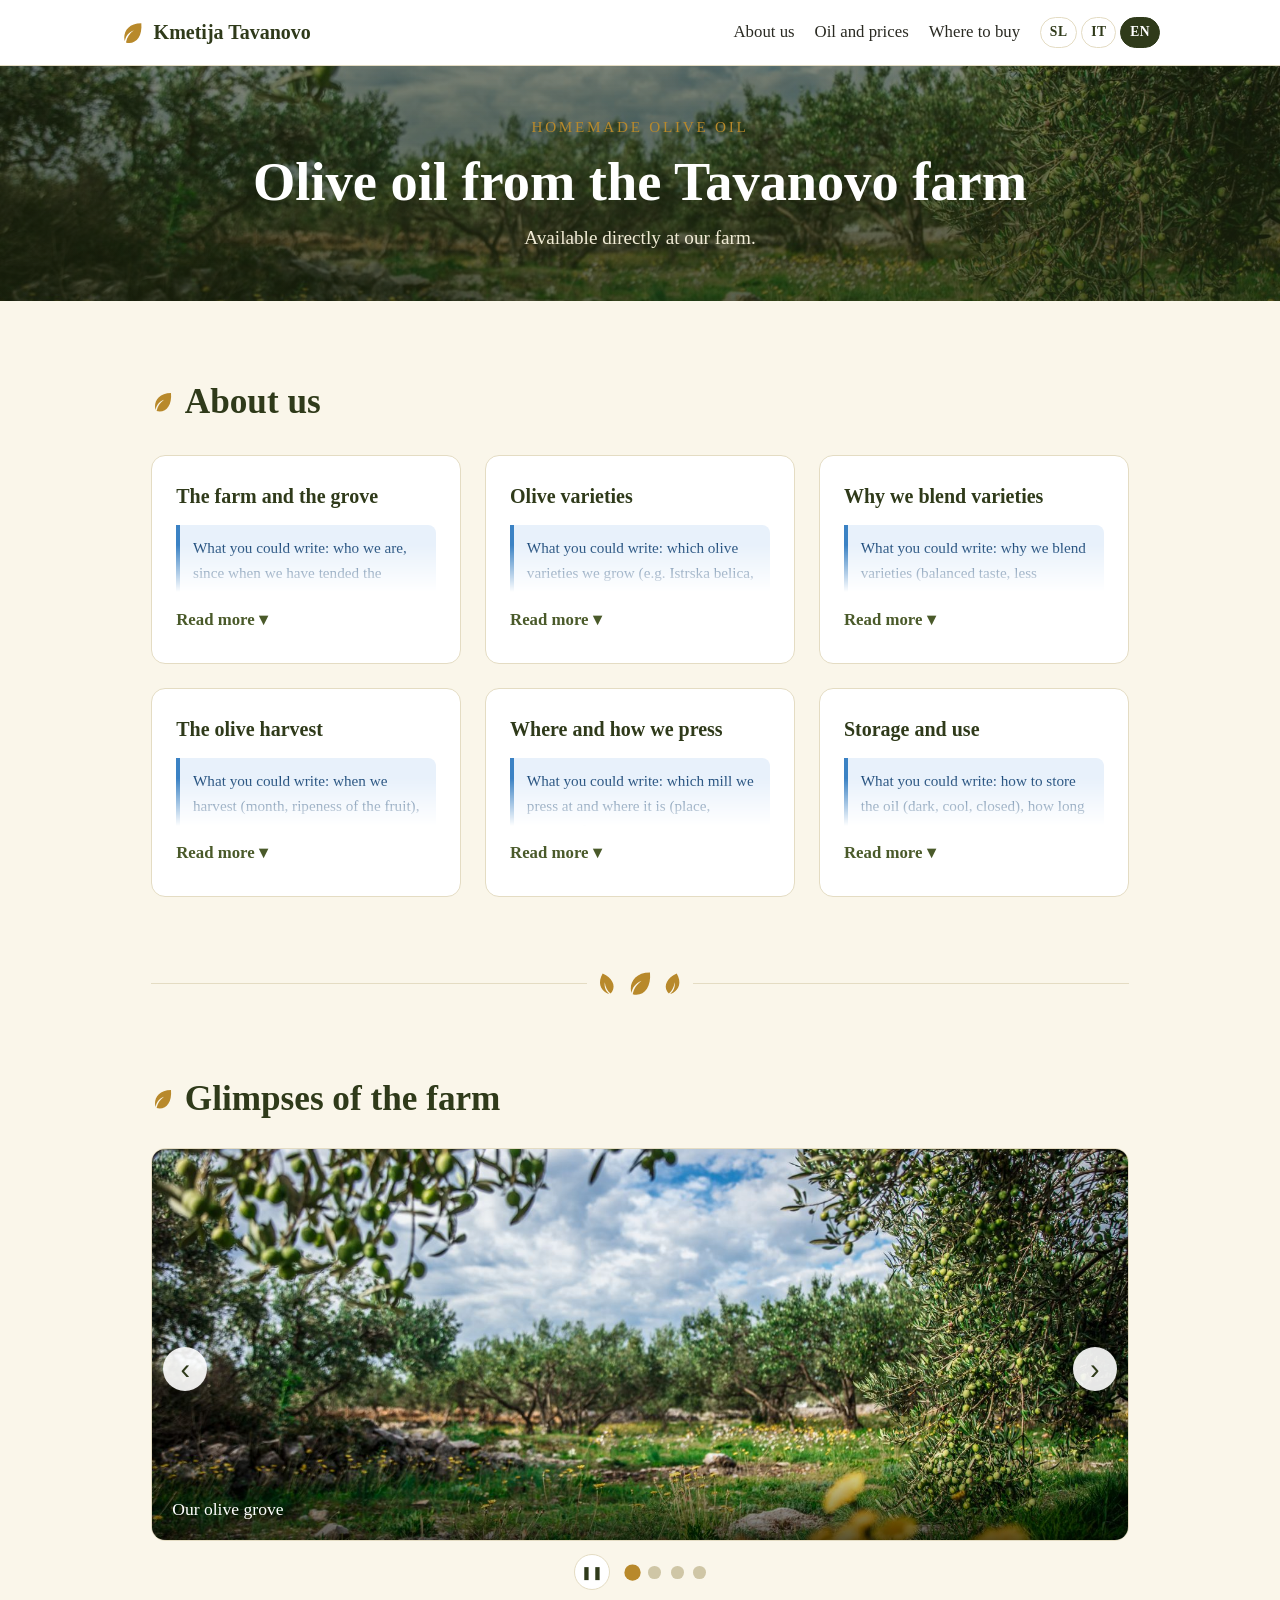
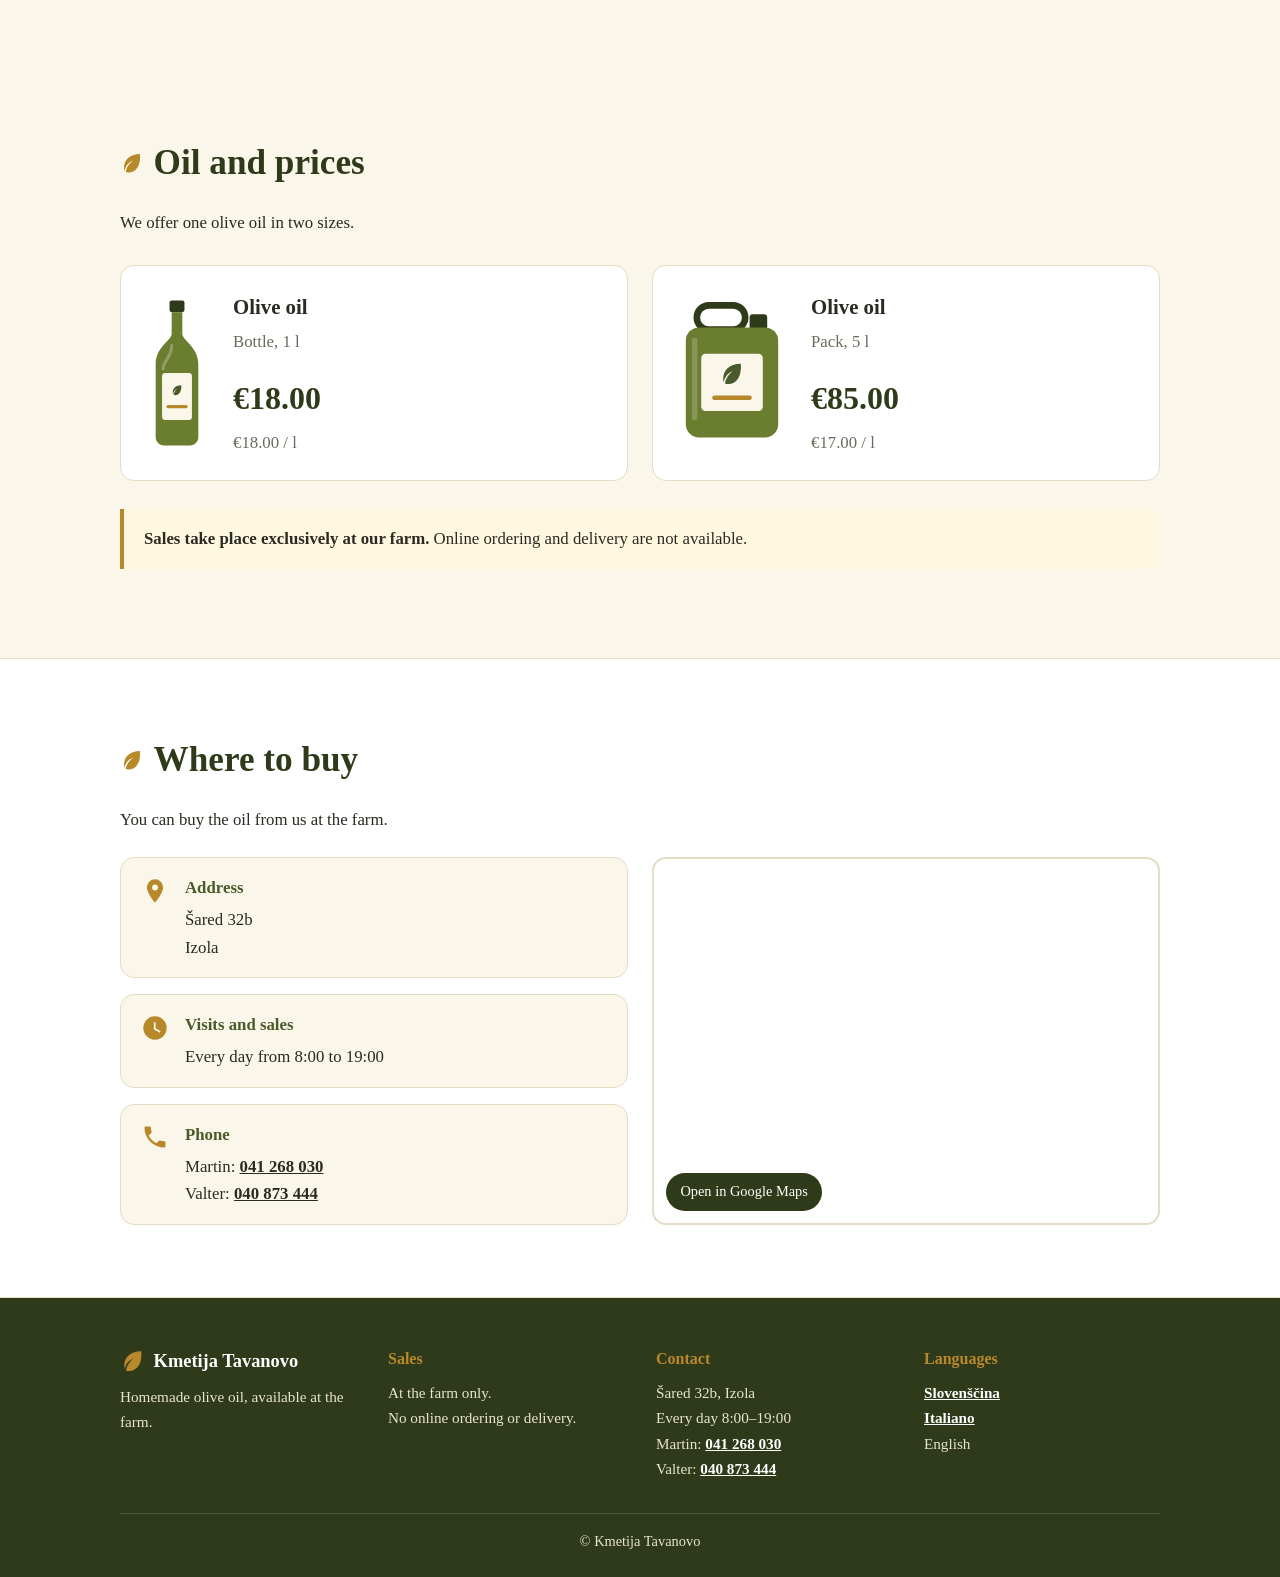
==== en/index.html @ e0be6770 "Add Italian and English versions, language switcher and language-aware root redirect" ====
<!doctype html>
<html lang="en">
<head>
  <meta charset="utf-8">
  <meta name="viewport" content="width=device-width, initial-scale=1">
  <title>Olive Oil – Kmetija Tavanovo</title>
  <meta name="description" content="Olive oil from the Tavanovo farm. Available in 1 l and 5 l sizes, sold exclusively at our farm.">
  <link rel="stylesheet" href="../css/style.css">
</head>
<body>

<!-- Shared SVG symbols -->
<svg width="0" height="0" style="position:absolute" aria-hidden="true" focusable="false">
  <defs>
    <symbol id="leaf" viewBox="0 0 24 24">
      <path fill="currentColor" d="M20 3C9 3 4 9.5 4 16.5c0 1.2.2 2.4.6 3.5.5-4.2 3.2-8.3 8.4-10.3-4.2 3.2-6.4 6.5-7.4 11.3 1 .3 2 .5 3.1.5C16 21.5 21 14.5 20 3z"/>
    </symbol>
    <symbol id="bottle" viewBox="0 0 60 140">
      <rect x="23" y="2" width="14" height="11" rx="2" fill="#2f3a1a"/>
      <path fill="#6b7d2f" d="M25 13h10v20c0 7 15 12 15 29v68c0 4-3 8-8 8H18c-5 0-8-4-8-8V62c0-17 15-22 15-29z"/>
      <rect x="16" y="70" width="28" height="44" rx="3" fill="#faf6ea"/>
      <g transform="translate(24 80) scale(.5)"><path fill="#4a5a2a" d="M20 3C9 3 4 9.5 4 16.5c0 1.2.2 2.4.6 3.5.5-4.2 3.2-8.3 8.4-10.3-4.2 3.2-6.4 6.5-7.4 11.3 1 .3 2 .5 3.1.5C16 21.5 21 14.5 20 3z"/></g>
      <rect x="20" y="100" width="20" height="3" rx="1.5" fill="#b8892b"/>
      <path d="M17 66c0-8 8-10 8-22" stroke="#fff" stroke-opacity=".25" stroke-width="3" fill="none" stroke-linecap="round"/>
    </symbol>
    <symbol id="canister" viewBox="0 0 100 130">
      <rect x="18" y="4" width="44" height="22" rx="11" fill="none" stroke="#2f3a1a" stroke-width="6"/>
      <rect x="66" y="12" width="16" height="14" rx="3" fill="#2f3a1a"/>
      <rect x="8" y="24" width="84" height="100" rx="12" fill="#6b7d2f"/>
      <rect x="22" y="48" width="56" height="52" rx="4" fill="#faf6ea"/>
      <g transform="translate(38 54) scale(1)"><path fill="#4a5a2a" d="M20 3C9 3 4 9.5 4 16.5c0 1.2.2 2.4.6 3.5.5-4.2 3.2-8.3 8.4-10.3-4.2 3.2-6.4 6.5-7.4 11.3 1 .3 2 .5 3.1.5C16 21.5 21 14.5 20 3z"/></g>
      <rect x="32" y="86" width="36" height="4" rx="2" fill="#b8892b"/>
      <path d="M16 36v70" stroke="#fff" stroke-opacity=".2" stroke-width="5" stroke-linecap="round"/>
    </symbol>
    <symbol id="camera" viewBox="0 0 24 24">
      <path fill="currentColor" d="M9 2 7.17 4H4c-1.1 0-2 .9-2 2v12c0 1.1.9 2 2 2h16c1.1 0 2-.9 2-2V6c0-1.1-.9-2-2-2h-3.17L15 2H9zm3 15c-2.76 0-5-2.24-5-5s2.24-5 5-5 5 2.24 5 5-2.24 5-5 5z"/>
    </symbol>
    <symbol id="pin" viewBox="0 0 24 24">
      <path fill="currentColor" d="M12 2a7 7 0 0 0-7 7c0 5 7 13 7 13s7-8 7-13a7 7 0 0 0-7-7zm0 9.5A2.5 2.5 0 1 1 12 6.5a2.5 2.5 0 0 1 0 5z"/>
    </symbol>
    <symbol id="clock" viewBox="0 0 24 24">
      <path fill="currentColor" d="M12 2a10 10 0 1 0 0 20 10 10 0 0 0 0-20zm.5 5v5.2l4.3 2.6-.8 1.3L11 13V7h1.5z"/>
    </symbol>
    <symbol id="phone" viewBox="0 0 24 24">
      <path fill="currentColor" d="M6.6 10.8a15 15 0 0 0 6.6 6.6l2.2-2.2a1 1 0 0 1 1-.25 11 11 0 0 0 3.6.6 1 1 0 0 1 1 1V20a1 1 0 0 1-1 1A17 17 0 0 1 3 4a1 1 0 0 1 1-1h3.5a1 1 0 0 1 1 1c0 1.25.2 2.45.6 3.6a1 1 0 0 1-.25 1z"/>
    </symbol>
  </defs>
</svg>

<header class="site-header">
  <div class="wrap">
    <a class="brand" href="#top">
      <svg class="brand-mark" aria-hidden="true"><use href="#leaf"/></svg>
      <span>Kmetija Tavanovo</span>
    </a>
    <div class="header-right">
    <nav class="nav" aria-label="Main navigation">
      <a href="#o-nas">About us</a>
      <a href="#olje">Oil and prices</a>
      <a href="#kje-kupiti">Where to buy</a>
    </nav>
    <div class="lang" role="group" aria-label="Language">
      <a href="../sl/" lang="sl" hreflang="sl">SL</a>
      <a href="../it/" lang="it" hreflang="it">IT</a>
      <a href="./" lang="en" hreflang="en" aria-current="true">EN</a>
    </div>
    </div>
  </div>
</header>

<main id="top">

  <section class="hero">
    <svg class="hero-leaf hero-leaf-a" aria-hidden="true"><use href="#leaf"/></svg>
    <svg class="hero-leaf hero-leaf-b" aria-hidden="true"><use href="#leaf"/></svg>
    <svg class="hero-leaf hero-leaf-c" aria-hidden="true"><use href="#leaf"/></svg>
    <div class="wrap hero-inner">
      <p class="eyebrow">Homemade olive oil</p>
      <h1>Olive oil from the Tavanovo farm</h1>
      <p class="hero-text">Available directly at our farm.</p>
    </div>
  </section>

  <section id="o-nas">
    <div class="wrap">
      <h2><svg class="h-leaf" aria-hidden="true"><use href="#leaf"/></svg>About us</h2>

      <div class="story">
        <article>
          <h3>The farm and the grove</h3>
          <div class="story-body" id="story-1">
          <p class="hint">What you could write: who we are, since when we have tended the grove, how many trees we have, where the grove lies (position, soil, climate) and why that is good for olives.</p>
          <p>Lorem ipsum dolor sit amet, consectetur adipiscing elit. Sed do eiusmod tempor incididunt ut labore et dolore magna aliqua. Ut enim ad minim veniam, quis nostrud exercitation ullamco laboris.</p>
          </div>
          <button class="story-toggle" type="button" aria-expanded="false" aria-controls="story-1">Read more</button>
        </article>

        <article>
          <h3>Olive varieties</h3>
          <div class="story-body" id="story-2">
          <p class="hint">What you could write: which olive varieties we grow (e.g. Istrska belica, Leccino, Buga, Pendolino, Maurino – list only those you really have), what characterises each (taste, bitterness, pungency, aroma) and what is special about each.</p>
          <p>Duis aute irure dolor in reprehenderit in voluptate velit esse cillum dolore eu fugiat nulla pariatur. Excepteur sint occaecat cupidatat non proident, sunt in culpa qui officia deserunt mollit anim id est laborum.</p>
          </div>
          <button class="story-toggle" type="button" aria-expanded="false" aria-controls="story-2">Read more</button>
        </article>

        <article>
          <h3>Why we blend varieties</h3>
          <div class="story-body" id="story-3">
          <p class="hint">What you could write: why we blend varieties (balanced taste, less bitterness or more pungency, consistent quality year after year), what each variety contributes and what kind of oil the blend produces. Example: one variety brings fruitiness, another pungency.</p>
          <p>Ut enim ad minim veniam, quis nostrud exercitation ullamco laboris nisi ut aliquip ex ea commodo consequat. Sed ut perspiciatis unde omnis iste natus error sit voluptatem accusantium doloremque laudantium.</p>
          </div>
          <button class="story-toggle" type="button" aria-expanded="false" aria-controls="story-3">Read more</button>
        </article>

        <article>
          <h3>The olive harvest</h3>
          <div class="story-body" id="story-4">
          <p class="hint">What you could write: when we harvest (month, ripeness of the fruit), whether we pick by hand or with shakers, how many hours after picking the olives reach the mill and why quick transport matters for quality.</p>
          <p>Nemo enim ipsam voluptatem quia voluptas sit aspernatur aut odit aut fugit, sed quia consequuntur magni dolores eos qui ratione voluptatem sequi nesciunt.</p>
          </div>
          <button class="story-toggle" type="button" aria-expanded="false" aria-controls="story-4">Read more</button>
        </article>

        <article>
          <h3>Where and how we press</h3>
          <div class="story-body" id="story-5">
          <p class="hint">What you could write: which mill we press at and where it is (place, distance from the grove), how the pressing works (washing, crushing, malaxing, separating the oil – e.g. cold pressing below a set temperature) and why that is good for taste, aroma and beneficial compounds.</p>
          <p>Neque porro quisquam est, qui dolorem ipsum quia dolor sit amet, consectetur, adipisci velit, sed quia non numquam eius modi tempora incidunt ut labore et dolore magnam aliquam quaerat voluptatem.</p>
          </div>
          <button class="story-toggle" type="button" aria-expanded="false" aria-controls="story-5">Read more</button>
        </article>

        <article>
          <h3>Storage and use</h3>
          <div class="story-body" id="story-6">
          <p class="hint">What you could write: how to store the oil (dark, cool, closed), how long it is best used, what we recommend it for (salads, cooking, dipping) and how to taste it.</p>
          <p>At vero eos et accusamus et iusto odio dignissimos ducimus qui blanditiis praesentium voluptatum deleniti atque corrupti quos dolores et quas molestias excepturi sint.</p>
          </div>
          <button class="story-toggle" type="button" aria-expanded="false" aria-controls="story-6">Read more</button>
        </article>
      </div>
    </div>
  </section>

  <div class="divider" aria-hidden="true">
    <span></span>
    <svg class="d-leaf d-l"><use href="#leaf"/></svg>
    <svg class="d-leaf d-c"><use href="#leaf"/></svg>
    <svg class="d-leaf d-r"><use href="#leaf"/></svg>
    <span></span>
  </div>

  <section class="gallery-section">
    <div class="wrap">
      <h2><svg class="h-leaf" aria-hidden="true"><use href="#leaf"/></svg>Glimpses of the farm</h2>
      <div class="carousel" role="region" aria-roledescription="carousel" aria-label="Glimpses of the farm">
        <div class="car-track" tabindex="0">
          <figure class="car-slide" role="group" aria-roledescription="slide" aria-label="1 of 4">
            <img src="../images/preview/hero-grove.jpg" style="object-position: 50% 40%" alt="Olive grove with grass and yellow flowers" loading="lazy">
            <figcaption>Our olive grove</figcaption>
          </figure>
          <figure class="car-slide" role="group" aria-roledescription="slide" aria-label="2 of 4">
            <img src="../images/preview/harvest-branches.jpg" style="object-position: 50% 35%" alt="Hands among olive branches with green and dark fruits" loading="lazy">
            <figcaption>Hand harvesting</figcaption>
          </figure>
          <figure class="car-slide" role="group" aria-roledescription="slide" aria-label="3 of 4">
            <img src="../images/santomas/oljarna.jpg" style="object-position: 50% 62%" alt="Pile of freshly picked olives in front of the stone tower of the Santomas mill" loading="lazy">
            <figcaption>Quality cold pressing</figcaption>
          </figure>
          <figure class="car-slide" role="group" aria-roledescription="slide" aria-label="4 of 4">
            <img src="../images/preview/table-board.jpg" style="object-position: 50% 45%" alt="Board with olive oil, an olive branch, tomatoes, cheese and bread" loading="lazy">
            <figcaption>On your table</figcaption>
          </figure>
        </div>

        <button class="car-btn car-prev" type="button" aria-label="Previous image">&#8249;</button>
        <button class="car-btn car-next" type="button" aria-label="Next image">&#8250;</button>

        <div class="car-bar">
          <button class="car-play" type="button" aria-label="Stop automatic rotation">&#10074;&#10074;</button>
          <div class="car-dots"></div>
        </div>
      </div>
    </div>
  </section>

  <section id="olje" class="products-section">
    <div class="wrap">
      <h2><svg class="h-leaf" aria-hidden="true"><use href="#leaf"/></svg>Oil and prices</h2>
      <p class="lead">We offer one olive oil in two sizes.</p>

      <div class="products">
        <article class="product">
          <svg class="bottle" viewBox="0 0 60 140" role="img" aria-label="Bottle, 1 l"><use href="#bottle"/></svg>
          <div>
            <h3>Olive oil</h3>
            <p class="size">Bottle, 1 l</p>
            <p class="price">€18.00</p>
            <p class="per-litre">€18.00 / l</p>
          </div>
        </article>

        <article class="product">
          <svg class="canister" viewBox="0 0 100 130" role="img" aria-label="Pack, 5 l"><use href="#canister"/></svg>
          <div>
            <h3>Olive oil</h3>
            <p class="size">Pack, 5 l</p>
            <p class="price">€85.00</p>
            <p class="per-litre">€17.00 / l</p>
          </div>
        </article>
      </div>

      <p class="notice">
        <strong>Sales take place exclusively at our farm.</strong>
        Online ordering and delivery are not available.
      </p>
    </div>
  </section>

  <section id="kje-kupiti" class="where">
    <div class="wrap">
      <h2><svg class="h-leaf" aria-hidden="true"><use href="#leaf"/></svg>Where to buy</h2>
      <p class="lead">You can buy the oil from us at the farm.</p>

      <div class="where-grid">
        <ul class="contact-cards">
          <li>
            <svg class="icon" aria-hidden="true"><use href="#pin"/></svg>
            <div>
              <h3>Address</h3>
              <p>Šared 32b<br>Izola</p>
            </div>
          </li>
          <li>
            <svg class="icon" aria-hidden="true"><use href="#clock"/></svg>
            <div>
              <h3>Visits and sales</h3>
              <p>Every day from 8:00 to 19:00</p>
            </div>
          </li>
          <li>
            <svg class="icon" aria-hidden="true"><use href="#phone"/></svg>
            <div>
              <h3>Phone</h3>
              <p>Martin: <a href="tel:+38641268030">041 268 030</a><br>Valter: <a href="tel:+38640873444">040 873 444</a></p>
            </div>
          </li>
        </ul>

        <div class="map">
          <iframe
            title="Map: Šared 32b, Izola"
            src="https://maps.google.com/maps?q=%C5%A0ared%2032b%2C%20Izola&amp;output=embed&amp;hl=en"
            loading="lazy"
            referrerpolicy="no-referrer-when-downgrade"></iframe>
          <a class="map-link" href="https://www.google.com/maps/search/?api=1&amp;query=%C5%A0ared%2032b%2C%20Izola" target="_blank" rel="noopener">Open in Google Maps</a>
        </div>
      </div>
    </div>
  </section>

</main>

<footer class="site-footer">
  <div class="wrap">
    <div class="footer-grid">
      <div>
        <p class="footer-brand"><svg class="brand-mark" aria-hidden="true"><use href="#leaf"/></svg>Kmetija Tavanovo</p>
        <p>Homemade olive oil, available at the farm.</p>
      </div>
      <div>
        <h3>Sales</h3>
        <p>At the farm only.<br>No online ordering or delivery.</p>
      </div>
      <div>
        <h3>Contact</h3>
        <p>Šared 32b, Izola<br>Every day 8:00–19:00<br>Martin: <a href="tel:+38641268030">041 268 030</a><br>Valter: <a href="tel:+38640873444">040 873 444</a></p>
      </div>
      <div>
        <h3>Languages</h3>
        <p><a href="../sl/" lang="sl" hreflang="sl">Slovenščina</a><br><a href="../it/" lang="it" hreflang="it">Italiano</a><br><span>English</span></p>
      </div>
    </div>
    <p class="copyright">&copy; Kmetija Tavanovo</p>
  </div>
</footer>


<script>window.I18N = {expand:'Read more', collapse:'Hide', slide:'Image', play:'Resume automatic rotation', pause:'Stop automatic rotation', enlarge:'Enlarge image'};</script>
<script>
(function () {
  var cards = document.querySelectorAll('.story article');
  cards.forEach(function (card) {
    var body = card.querySelector('.story-body');
    var btn = card.querySelector('.story-toggle');
    if (!body || !btn) return;

    function set(open) {
      card.classList.toggle('open', open);
      btn.setAttribute('aria-expanded', open ? 'true' : 'false');
      btn.textContent = open ? I18N.collapse : I18N.expand;
      body.style.maxHeight = open ? body.scrollHeight + 'px' : '';
    }
    function toggle() { set(!card.classList.contains('open')); }

    btn.addEventListener('click', function (e) { e.stopPropagation(); toggle(); });
    card.addEventListener('click', function (e) {
      if (e.target.closest('a, button')) return;
      toggle();
    });
  });
  window.addEventListener('resize', function () {
    document.querySelectorAll('.story article.open .story-body').forEach(function (b) {
      b.style.maxHeight = b.scrollHeight + 'px';
    });
  });
})();
</script>

<script>
(function () {
  var root = document.querySelector('.carousel');
  if (!root) return;

  var track = root.querySelector('.car-track');
  var slides = Array.prototype.slice.call(track.children);
  var dotsBox = root.querySelector('.car-dots');
  var playBtn = root.querySelector('.car-play');
  var n = slides.length;
  var idx = 0;
  var timer = null;
  var userPaused = false;
  var hovering = false;
  var reduce = window.matchMedia('(prefers-reduced-motion: reduce)').matches;
  var INTERVAL = 5000;
  playBtn.dataset.paused = 'false';

  var dots = slides.map(function (_, i) {
    var b = document.createElement('button');
    b.type = 'button';
    b.setAttribute('aria-label', I18N.slide + ' ' + (i + 1));
    b.addEventListener('click', function () { go(i); });
    dotsBox.appendChild(b);
    return b;
  });

  function render() {
    dots.forEach(function (d, i) {
      if (i === idx) d.setAttribute('aria-current', 'true');
      else d.removeAttribute('aria-current');
    });
  }

  function go(i) {
    idx = (i + n) % n;
    track.scrollTo({ left: idx * track.clientWidth, behavior: reduce ? 'auto' : 'smooth' });
    render();
  }

  function stop() { if (timer) { clearInterval(timer); timer = null; } }
  function start() {
    stop();
    if (reduce || userPaused || hovering || n < 2) return;
    timer = setInterval(function () { go(idx + 1); }, INTERVAL);
  }

  var scrollWait;
  track.addEventListener('scroll', function () {
    clearTimeout(scrollWait);
    scrollWait = setTimeout(function () {
      idx = Math.round(track.scrollLeft / track.clientWidth);
      render();
    }, 80);
  });

  root.querySelector('.car-prev').addEventListener('click', function () { go(idx - 1); start(); });
  root.querySelector('.car-next').addEventListener('click', function () { go(idx + 1); start(); });

  playBtn.addEventListener('click', function () {
    userPaused = !userPaused;
    playBtn.dataset.paused = userPaused ? 'true' : 'false';
    playBtn.innerHTML = userPaused ? '&#9654;' : '&#10074;&#10074;';
    playBtn.setAttribute('aria-label', userPaused ? I18N.play : I18N.pause);
    start();
  });

  root.addEventListener('mouseenter', function () { hovering = true; stop(); });
  root.addEventListener('mouseleave', function () { hovering = false; start(); });
  root.addEventListener('focusin', function () { hovering = true; stop(); });
  root.addEventListener('focusout', function () { hovering = false; start(); });
  track.addEventListener('keydown', function (e) {
    if (e.key === 'ArrowRight') { go(idx + 1); e.preventDefault(); }
    if (e.key === 'ArrowLeft') { go(idx - 1); e.preventDefault(); }
  });
  window.addEventListener('resize', function () { track.scrollTo({ left: idx * track.clientWidth, behavior: 'auto' }); });

  if (reduce) {
    userPaused = true;
    playBtn.dataset.paused = 'true';
    playBtn.hidden = true;
  }

  render();
  start();
})();
</script>

<div class="lightbox" id="lightbox" role="dialog" aria-modal="true" aria-label="Enlarged image" hidden>
  <button class="lb-btn lb-close" type="button" aria-label="Close">&times;</button>
  <button class="lb-btn lb-prev" type="button" aria-label="Previous image">&#8249;</button>
  <img alt="">
  <p class="lightbox-caption"></p>
  <button class="lb-btn lb-next" type="button" aria-label="Next image">&#8250;</button>
</div>

<script>
(function () {
  var box = document.getElementById('lightbox');
  var root = document.querySelector('.carousel');
  if (!box || !root) return;

  var big = box.querySelector('img');
  var cap = box.querySelector('.lightbox-caption');
  var closeBtn = box.querySelector('.lb-close');
  var imgs = Array.prototype.slice.call(root.querySelectorAll('.car-slide img'));
  var playBtn = root.querySelector('.car-play');
  var current = 0;
  var opener = null;
  var wasPlaying = false;

  function show(i) {
    current = (i + imgs.length) % imgs.length;
    var el = imgs[current];
    big.src = el.currentSrc || el.src;
    big.alt = el.alt;
    var c = el.parentNode.querySelector('figcaption');
    cap.textContent = c ? c.textContent : '';
  }

  function open(i, from) {
    opener = from;
    wasPlaying = playBtn && !playBtn.hidden && playBtn.dataset.paused !== 'true';
    if (wasPlaying) playBtn.click();
    show(i);
    box.hidden = false;
    box.classList.add('open');
    document.body.classList.add('lb-open');
    closeBtn.focus();
  }

  function close() {
    box.classList.remove('open');
    box.hidden = true;
    document.body.classList.remove('lb-open');
    big.removeAttribute('src');
    if (wasPlaying && playBtn) playBtn.click();
    if (opener) opener.focus();
  }

  imgs.forEach(function (img, i) {
    img.tabIndex = 0;
    img.setAttribute('role', 'button');
    img.setAttribute('aria-label', I18N.enlarge + ': ' + img.alt);
    img.addEventListener('click', function () { open(i, img); });
    img.addEventListener('keydown', function (e) {
      if (e.key === 'Enter' || e.key === ' ') { e.preventDefault(); open(i, img); }
    });
  });

  closeBtn.addEventListener('click', close);
  box.querySelector('.lb-prev').addEventListener('click', function () { show(current - 1); });
  box.querySelector('.lb-next').addEventListener('click', function () { show(current + 1); });
  big.addEventListener('click', close);
  box.addEventListener('click', function (e) { if (e.target === box) close(); });
  document.addEventListener('keydown', function (e) {
    if (!box.classList.contains('open')) return;
    if (e.key === 'Escape') close();
    if (e.key === 'ArrowRight') show(current + 1);
    if (e.key === 'ArrowLeft') show(current - 1);
  });
})();
</script>

</body>
</html>
---- css/style.css ----
:root {
  --olive: #4a5a2a;
  --olive-dark: #2f3a1a;
  --gold: #b8892b;
  --cream: #faf6ea;
  --paper: #ffffff;
  --text: #2a2a22;
  --muted: #6b6b5c;
  --line: #e4dcc3;
  --radius: 14px;
}

* { box-sizing: border-box; }

html { scroll-behavior: smooth; }

body {
  margin: 0;
  font-family: Georgia, "Times New Roman", serif;
  color: var(--text);
  background: var(--cream);
  line-height: 1.65;
  font-size: 1.05rem;
}

img { max-width: 100%; height: auto; }

a { color: var(--olive); }

.wrap {
  width: min(1040px, 100% - 2rem);
  margin-inline: auto;
}

/* Header */
.site-header {
  background: var(--paper);
  border-bottom: 1px solid var(--line);
  position: sticky;
  top: 0;
  z-index: 10;
}
.site-header .wrap {
  display: flex;
  align-items: center;
  justify-content: space-between;
  gap: 1rem;
  padding-block: .75rem;
  flex-wrap: wrap;
}
.brand {
  display: inline-flex;
  align-items: center;
  gap: .5rem;
  font-size: 1.25rem;
  font-weight: bold;
  color: var(--olive-dark);
  text-decoration: none;
}
.brand-mark {
  width: 1.6rem;
  height: 1.6rem;
  color: var(--gold);
  flex: none;
}
.nav { display: flex; gap: 1.25rem; flex-wrap: wrap; }
.nav a {
  text-decoration: none;
  color: var(--text);
  padding: .35rem 0;
  border-bottom: 2px solid transparent;
}
.nav a:hover, .nav a:focus-visible { border-color: var(--gold); }

a:focus-visible { outline: 3px solid var(--gold); outline-offset: 3px; }

/* Hero */
.hero {
  position: relative;
  overflow: hidden;
  background: linear-gradient(160deg, var(--olive-dark), var(--olive));
  color: #fff;
  padding: clamp(3rem, 10vw, 7rem) 0;
  text-align: center;
}
.hero-inner { position: relative; z-index: 1; }
.hero-leaf {
  position: absolute;
  color: #fff;
  opacity: .07;
  pointer-events: none;
}
.hero-leaf-a { width: 22rem; height: 22rem; left: -4rem; top: -5rem; transform: rotate(-20deg); }
.hero-leaf-b { width: 16rem; height: 16rem; right: -3rem; bottom: -4rem; transform: rotate(150deg); }
.hero-leaf-c { width: 9rem; height: 9rem; right: 18%; top: 1rem; transform: rotate(40deg); }
.hero .eyebrow {
  font-size: .95rem;
  letter-spacing: .18em;
  text-transform: uppercase;
  color: var(--gold);
  margin: 0 auto .75rem;
}
.hero h1 {
  font-size: clamp(2rem, 6vw, 3.4rem);
  line-height: 1.15;
  margin: 0 0 1rem;
}
.hero p {
  font-size: 1.2rem;
  max-width: 36rem;
  margin: 0 auto 1.75rem;
  color: #f1ecd6;
}
.btn {
  display: inline-block;
  background: var(--gold);
  color: #fff;
  padding: .8rem 1.6rem;
  border-radius: 999px;
  text-decoration: none;
  font-weight: bold;
}
.btn:hover { background: #9c7220; }

/* Sections */
section { padding: clamp(2.5rem, 7vw, 4.5rem) 0; }
section h2 {
  font-size: clamp(1.6rem, 4vw, 2.2rem);
  color: var(--olive-dark);
  margin: 0 0 1rem;
}
.lead { max-width: 42rem; }

/* About / story */
.story {
  display: grid;
  grid-template-columns: repeat(auto-fit, minmax(280px, 1fr));
  gap: 1.5rem;
  margin-top: 1.5rem;
}
.story article {
  background: var(--paper);
  border: 1px solid var(--line);
  border-radius: var(--radius);
  padding: 1.5rem;
}
.story h3 { margin: 0 0 .75rem; font-size: 1.25rem; color: var(--olive-dark); }
.story p { margin: 0 0 .75rem; }
.hint {
  background: #e8f1fb;
  color: #1c4a7a;
  border-left: 4px solid #3b82c4;
  padding: .6rem .8rem;
  border-radius: 0 8px 8px 0;
  font-size: .95rem;
}

/* Products */
.products {
  display: grid;
  grid-template-columns: repeat(auto-fit, minmax(240px, 1fr));
  gap: 1.5rem;
  margin-top: 1.75rem;
}
.product {
  display: flex;
  align-items: center;
  gap: 1.5rem;
  background: var(--paper);
  border: 1px solid var(--line);
  border-radius: var(--radius);
  padding: 1.5rem;
}
.product .bottle { width: 64px; height: 150px; flex: none; }
.product .canister { width: 110px; height: 143px; flex: none; }
.product h3 { margin: 0 0 .25rem; font-size: 1.3rem; }
.product .size { color: var(--muted); margin: 0 0 1rem; }
.price {
  font-size: 2rem;
  font-weight: bold;
  color: var(--olive-dark);
  margin: 0;
}
.per-litre { color: var(--muted); margin: .25rem 0 0; }

.notice {
  margin-top: 1.75rem;
  padding: 1rem 1.25rem;
  border-left: 4px solid var(--gold);
  background: #fff8e1;
  border-radius: 0 var(--radius) var(--radius) 0;
}

/* Where to buy */
.where { background: var(--paper); border-block: 1px solid var(--line); }
.info {
  display: grid;
  grid-template-columns: repeat(auto-fit, minmax(220px, 1fr));
  gap: 1.5rem;
  margin-top: 1.5rem;
}
.info h3 { margin: 0 0 .25rem; font-size: 1.05rem; color: var(--olive); }
.info p { margin: 0; }

.todo {
  background: #fdecea;
  color: #8a1c14;
  padding: 0 .35rem;
  border-radius: 4px;
}

/* Footer */
.site-footer {
  padding: 2rem 0;
  text-align: center;
  color: var(--muted);
  font-size: .95rem;
}

@media (prefers-reduced-motion: reduce) {
  html { scroll-behavior: auto; }
}

/* Headings with leaf */
section h2 { display: flex; align-items: center; gap: .6rem; }
.h-leaf { width: 1.5rem; height: 1.5rem; color: var(--gold); flex: none; }

/* Divider */
.divider {
  display: flex;
  align-items: center;
  gap: .5rem;
  width: min(1040px, 100% - 2rem);
  margin: 0 auto;
  color: var(--gold);
}
.divider span { flex: 1; height: 1px; background: var(--line); }
.d-leaf { width: 1.4rem; height: 1.4rem; }
.d-l { transform: rotate(-60deg); }
.d-c { transform: rotate(0deg); width: 1.8rem; height: 1.8rem; }
.d-r { transform: rotate(60deg) scaleX(-1); }

/* Gallery */
.gallery {
  display: grid;
  grid-template-columns: repeat(auto-fit, minmax(240px, 1fr));
  gap: 1.25rem;
  margin-top: 1.25rem;
}
.photo {
  margin: 0;
  aspect-ratio: 4 / 3;
  display: flex;
  flex-direction: column;
  align-items: center;
  justify-content: center;
  gap: .75rem;
  padding: 1rem;
  text-align: center;
  color: var(--olive);
  background: repeating-linear-gradient(45deg, #efe8cf, #efe8cf 12px, #f6f0dc 12px, #f6f0dc 24px);
  border: 2px dashed var(--line);
  border-radius: var(--radius);
}
.photo svg { width: 2.5rem; height: 2.5rem; opacity: .6; }
.photo figcaption { font-size: .95rem; }

/* Where to buy */
.where-grid {
  display: grid;
  grid-template-columns: repeat(auto-fit, minmax(280px, 1fr));
  gap: 1.5rem;
  margin-top: 1.5rem;
  align-items: stretch;
}
.contact-cards { list-style: none; margin: 0; padding: 0; display: grid; gap: 1rem; }
.contact-cards li {
  display: flex;
  gap: 1rem;
  align-items: flex-start;
  background: var(--cream);
  border: 1px solid var(--line);
  border-radius: var(--radius);
  padding: 1rem 1.25rem;
}
.contact-cards h3 { margin: 0 0 .25rem; font-size: 1.05rem; color: var(--olive); }
.contact-cards p { margin: 0; }
.icon { width: 1.75rem; height: 1.75rem; color: var(--gold); flex: none; margin-top: .15rem; }
.icon-lg { width: 3rem; height: 3rem; margin: 0; }
.map {
  min-height: 240px;
  display: flex;
  flex-direction: column;
  align-items: center;
  justify-content: center;
  gap: .75rem;
  padding: 1.5rem;
  text-align: center;
  background: repeating-linear-gradient(45deg, #efe8cf, #efe8cf 12px, #f6f0dc 12px, #f6f0dc 24px);
  border: 2px dashed var(--line);
  border-radius: var(--radius);
}
.map p { margin: 0; }

/* Footer */
.site-footer {
  background: var(--olive-dark);
  color: #e9e4cc;
  text-align: left;
  padding: 3rem 0 1.5rem;
}
.footer-grid {
  display: grid;
  grid-template-columns: repeat(auto-fit, minmax(220px, 1fr));
  gap: 2rem;
}
.site-footer h3 { margin: 0 0 .5rem; font-size: 1rem; color: var(--gold); }
.site-footer p { margin: 0; }
.footer-brand {
  display: flex;
  align-items: center;
  gap: .5rem;
  font-weight: bold;
  font-size: 1.15rem;
  color: #fff;
  margin-bottom: .5rem !important;
}
.soon { opacity: .75; }
.copyright {
  margin-top: 2rem !important;
  padding-top: 1rem;
  border-top: 1px solid rgba(255,255,255,.15);
  font-size: .9rem;
  text-align: center;
}

@media (max-width: 480px) {
  .product { flex-direction: column; text-align: center; }
}

/* Live map */
.map {
  padding: 0;
  display: block;
  position: relative;
  overflow: hidden;
  border-style: solid;
  background: var(--paper);
}
.map iframe { width: 100%; height: 100%; min-height: 300px; border: 0; display: block; }
.map-link {
  position: absolute;
  left: .75rem;
  bottom: .75rem;
  background: var(--olive-dark);
  color: #fff;
  padding: .45rem .9rem;
  border-radius: 999px;
  text-decoration: none;
  font-size: .9rem;
}
.contact-cards a, .site-footer a { color: inherit; font-weight: bold; }

/* Photo preview */
.hero {
  background:
    linear-gradient(rgba(30,40,15,.55), rgba(30,40,15,.72)),
    url("../images/preview/hero-grove.jpg") center / cover no-repeat,
    linear-gradient(160deg, var(--olive-dark), var(--olive));
}
.hero-leaf { display: none; }
.photo.has-img { padding: 0; overflow: hidden; position: relative; border-style: solid; background: #000; }
.photo.has-img img { width: 100%; height: 100%; object-fit: cover; display: block; }
.photo.has-img figcaption {
  position: absolute;
  left: 0; right: 0; bottom: 0;
  padding: .6rem .9rem;
  color: #fff;
  background: linear-gradient(transparent, rgba(0,0,0,.65));
  text-align: left;
}

/* Carousel */
.carousel { position: relative; margin-top: 1.25rem; }
.car-track {
  display: flex;
  overflow-x: auto;
  scroll-snap-type: x mandatory;
  scrollbar-width: none;
  border-radius: var(--radius);
  border: 1px solid var(--line);
  background: #000;
}
.car-track::-webkit-scrollbar { display: none; }
.car-track:focus-visible { outline: 3px solid var(--gold); outline-offset: 3px; }
.car-slide {
  position: relative;
  flex: 0 0 100%;
  margin: 0;
  scroll-snap-align: start;
  aspect-ratio: 4 / 3;
  overflow: hidden;
}
@media (min-width: 700px) { .car-slide { aspect-ratio: 2 / 1; } }
.car-slide img { width: 100%; height: 100%; object-fit: cover; display: block; }
.car-slide figcaption {
  position: absolute;
  left: 0; right: 0; bottom: 0;
  padding: 2.5rem 1.25rem 1rem;
  color: #fff;
  font-size: 1.1rem;
  background: linear-gradient(transparent, rgba(0,0,0,.65));
}
.car-empty {
  display: flex;
  flex-direction: column;
  align-items: center;
  justify-content: center;
  gap: .75rem;
  color: var(--olive);
  background: repeating-linear-gradient(45deg, #efe8cf, #efe8cf 12px, #f6f0dc 12px, #f6f0dc 24px);
}
.car-empty svg { width: 2.5rem; height: 2.5rem; opacity: .6; }
.car-empty figcaption { position: static; padding: 0; background: none; color: inherit; font-size: 1rem; }

.car-btn {
  position: absolute;
  top: 50%;
  transform: translateY(-50%);
  width: 2.75rem;
  height: 2.75rem;
  border: 0;
  border-radius: 50%;
  background: rgba(255,255,255,.9);
  color: var(--olive-dark);
  font-size: 1.8rem;
  line-height: 1;
  cursor: pointer;
}
.car-btn:hover { background: #fff; }
.car-prev { left: .75rem; }
.car-next { right: .75rem; }
.car-btn:focus-visible, .car-play:focus-visible, .car-dots button:focus-visible {
  outline: 3px solid var(--gold);
  outline-offset: 2px;
}

.car-bar {
  display: flex;
  align-items: center;
  justify-content: center;
  gap: 1rem;
  margin-top: .85rem;
}
.car-play {
  width: 2.25rem;
  height: 2.25rem;
  border: 1px solid var(--line);
  border-radius: 50%;
  background: var(--paper);
  color: var(--olive-dark);
  font-size: .8rem;
  cursor: pointer;
}
.car-dots { display: flex; gap: .6rem; }
.car-dots button {
  width: .8rem;
  height: .8rem;
  padding: 0;
  border: 0;
  border-radius: 50%;
  background: #cfc6a6;
  cursor: pointer;
}
.car-dots button[aria-current="true"] { background: var(--gold); transform: scale(1.25); }

/* Compact hero */
.hero { padding: clamp(1.75rem, 4.5vw, 3rem) 0; }
.hero h1 { margin-bottom: .5rem; }
.hero .hero-text { margin-bottom: 0; }

/* "O nas": one card per row */
.story { grid-template-columns: 1fr; }
.story article { max-width: 100%; }
.story p { max-width: 70ch; }

/* "O nas": two cards per row, wide layout with ~2 cm side margin */
#o-nas .wrap {
  width: auto;
  max-width: none;
  margin-inline: clamp(1rem, 6vw, 2cm);
}
.story { grid-template-columns: 1fr; }
.story p { max-width: none; }
@media (min-width: 700px) {
  .story { grid-template-columns: repeat(2, 1fr); }
}

/* Expandable story cards */
.story { align-items: start; }
.story article { cursor: pointer; }
.story-body {
  position: relative;
  max-height: 4.2rem;
  overflow: hidden;
  transition: max-height .35s ease;
  -webkit-mask-image: linear-gradient(#000 30%, transparent 100%);
          mask-image: linear-gradient(#000 30%, transparent 100%);
}
.story article.open .story-body {
  -webkit-mask-image: none;
          mask-image: none;
}
.story-toggle {
  margin-top: .5rem;
  padding: .35rem 0;
  border: 0;
  background: none;
  color: var(--olive);
  font: inherit;
  font-weight: bold;
  cursor: pointer;
}
.story-toggle::after { content: " \25BE"; }
.story article.open .story-toggle::after { content: " \25B4"; }
.story-toggle:focus-visible { outline: 3px solid var(--gold); outline-offset: 2px; }
@media (prefers-reduced-motion: reduce) { .story-body { transition: none; } }

/* "O nas": three cards per row on wide screens */
@media (min-width: 700px) {
  .story { grid-template-columns: repeat(2, 1fr); }
}
@media (min-width: 1000px) {
  .story { grid-template-columns: repeat(3, 1fr); }
}

/* Align "Utrinki s kmetije" (and divider) with the "O nas" cards */
.gallery-section .wrap {
  width: auto;
  max-width: none;
  margin-inline: clamp(1rem, 6vw, 2cm);
}
.divider {
  width: auto;
  margin-inline: clamp(1rem, 6vw, 2cm);
}

/* Shorter carousel + lightbox */
.car-slide { aspect-ratio: 16 / 10; }
@media (min-width: 700px) { .car-slide { aspect-ratio: 5 / 2; } }
.car-slide img { cursor: zoom-in; }
.car-slide img:focus-visible { outline: 3px solid var(--gold); outline-offset: -3px; }

.lightbox {
  position: fixed;
  inset: 0;
  z-index: 100;
  display: none;
  flex-direction: column;
  align-items: center;
  justify-content: center;
  gap: .75rem;
  padding: 1rem;
  background: rgba(10, 12, 6, .97);
}
.lightbox.open { display: flex; }
.lightbox img {
  max-width: min(96vw, 1400px);
  max-height: 80vh;
  object-fit: contain;
  border-radius: 8px;
  cursor: zoom-out;
}
.lightbox-caption { margin: 0; color: #fff; font-size: 1.05rem; text-align: center; }
.lb-btn {
  position: absolute;
  width: 3rem;
  height: 3rem;
  border: 0;
  border-radius: 50%;
  background: rgba(255,255,255,.92);
  color: var(--olive-dark);
  font-size: 1.8rem;
  line-height: 1;
  cursor: pointer;
}
.lb-btn:focus-visible { outline: 3px solid var(--gold); outline-offset: 2px; }
.lb-close { top: 1rem; right: 1rem; }
.lb-prev { left: 1rem; top: 50%; transform: translateY(-50%); }
.lb-next { right: 1rem; top: 50%; transform: translateY(-50%); }
body.lb-open { overflow: hidden; }

/* Wider side margin (about 4 cm on large screens) for "O nas" and "Utrinki" */
:root { --side-gap: 1rem; }
@media (min-width: 700px) { :root { --side-gap: clamp(2rem, 12vw, 4cm); } }

#o-nas .wrap,
.gallery-section .wrap,
.divider {
  margin-inline: var(--side-gap);
}

/* Narrower cards: three columns only when there is enough room */
@media (min-width: 1000px) and (max-width: 1099px) {
  .story { grid-template-columns: repeat(2, 1fr); }
}

/* Header: nav + language switcher */
.header-right { display: flex; align-items: center; gap: 1.25rem; flex-wrap: wrap; }
.lang { display: flex; gap: .25rem; }
.lang a {
  padding: .2rem .55rem;
  border: 1px solid var(--line);
  border-radius: 999px;
  font-size: .85rem;
  font-weight: bold;
  letter-spacing: .04em;
  text-decoration: none;
  color: var(--olive-dark);
}
.lang a:hover { border-color: var(--gold); }
.lang a[aria-current="true"] {
  background: var(--olive-dark);
  border-color: var(--olive-dark);
  color: #fff;
}
.site-footer a { color: #fff; }
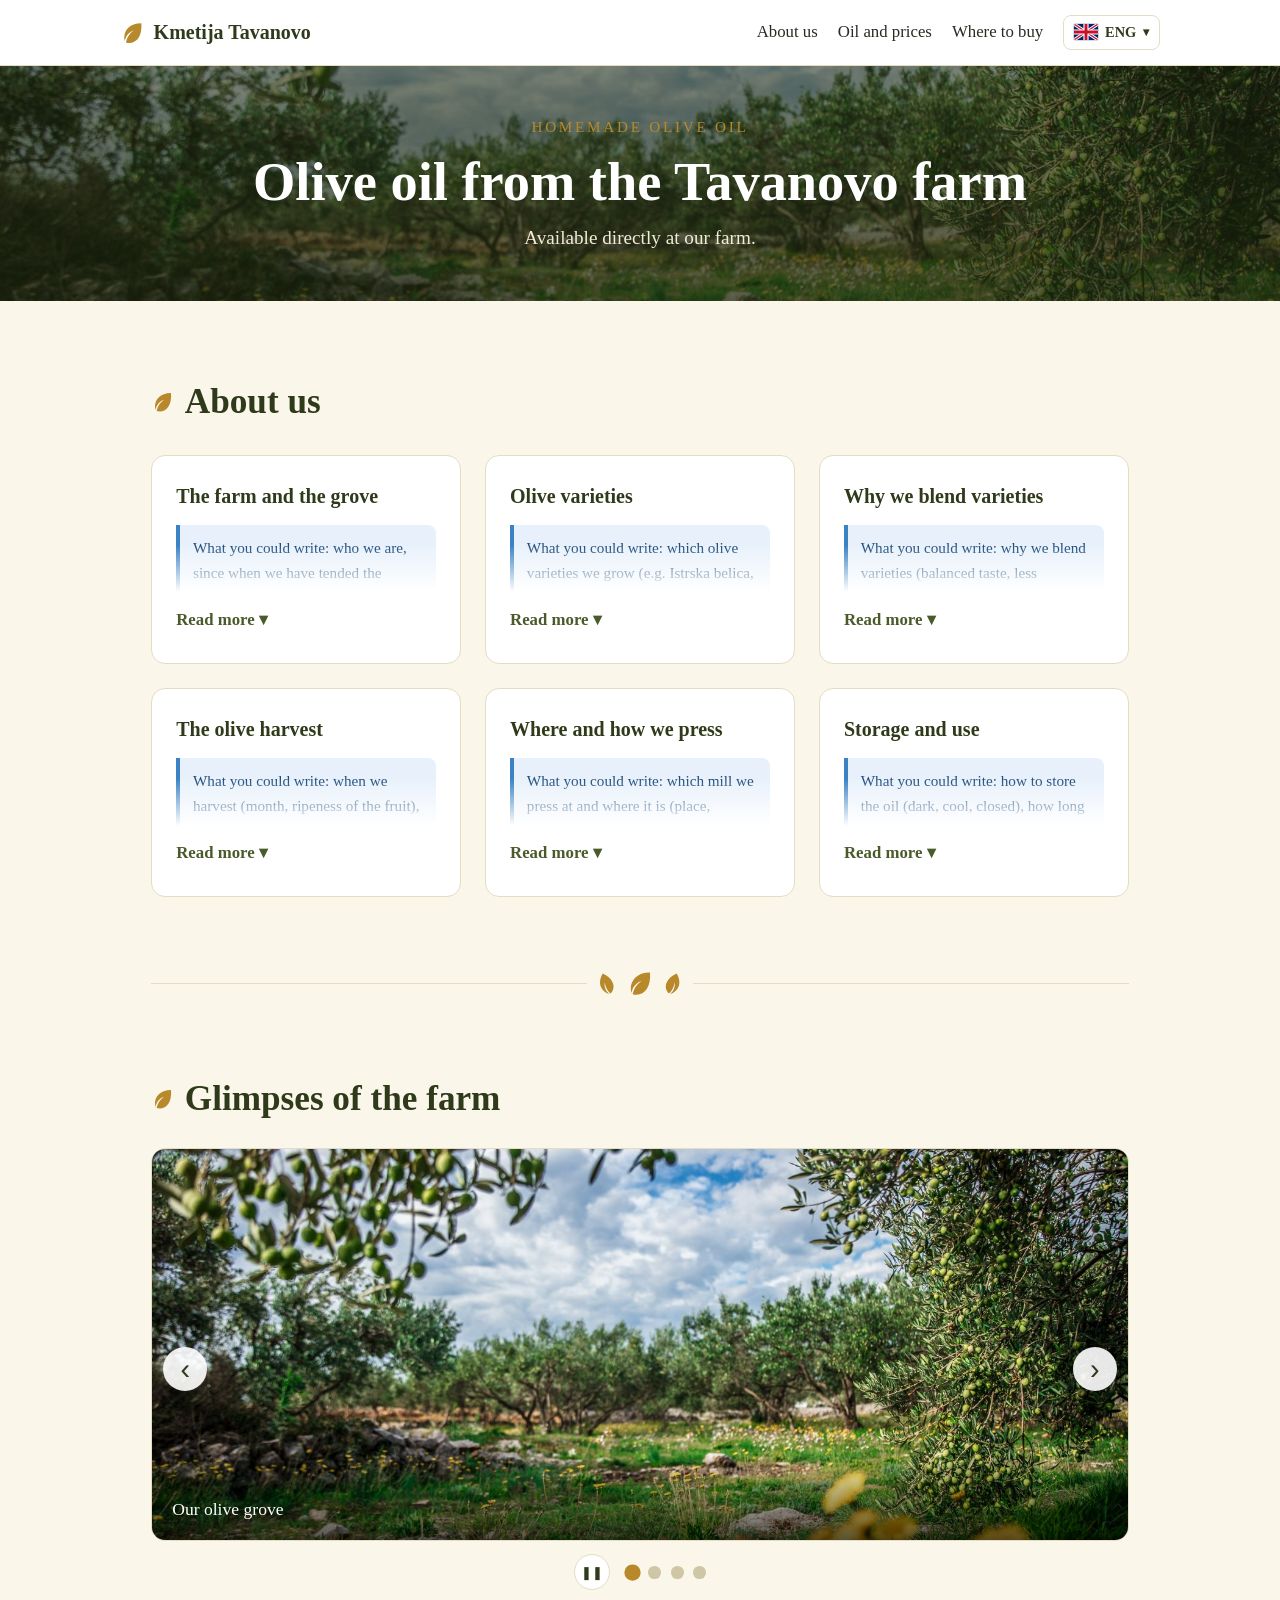
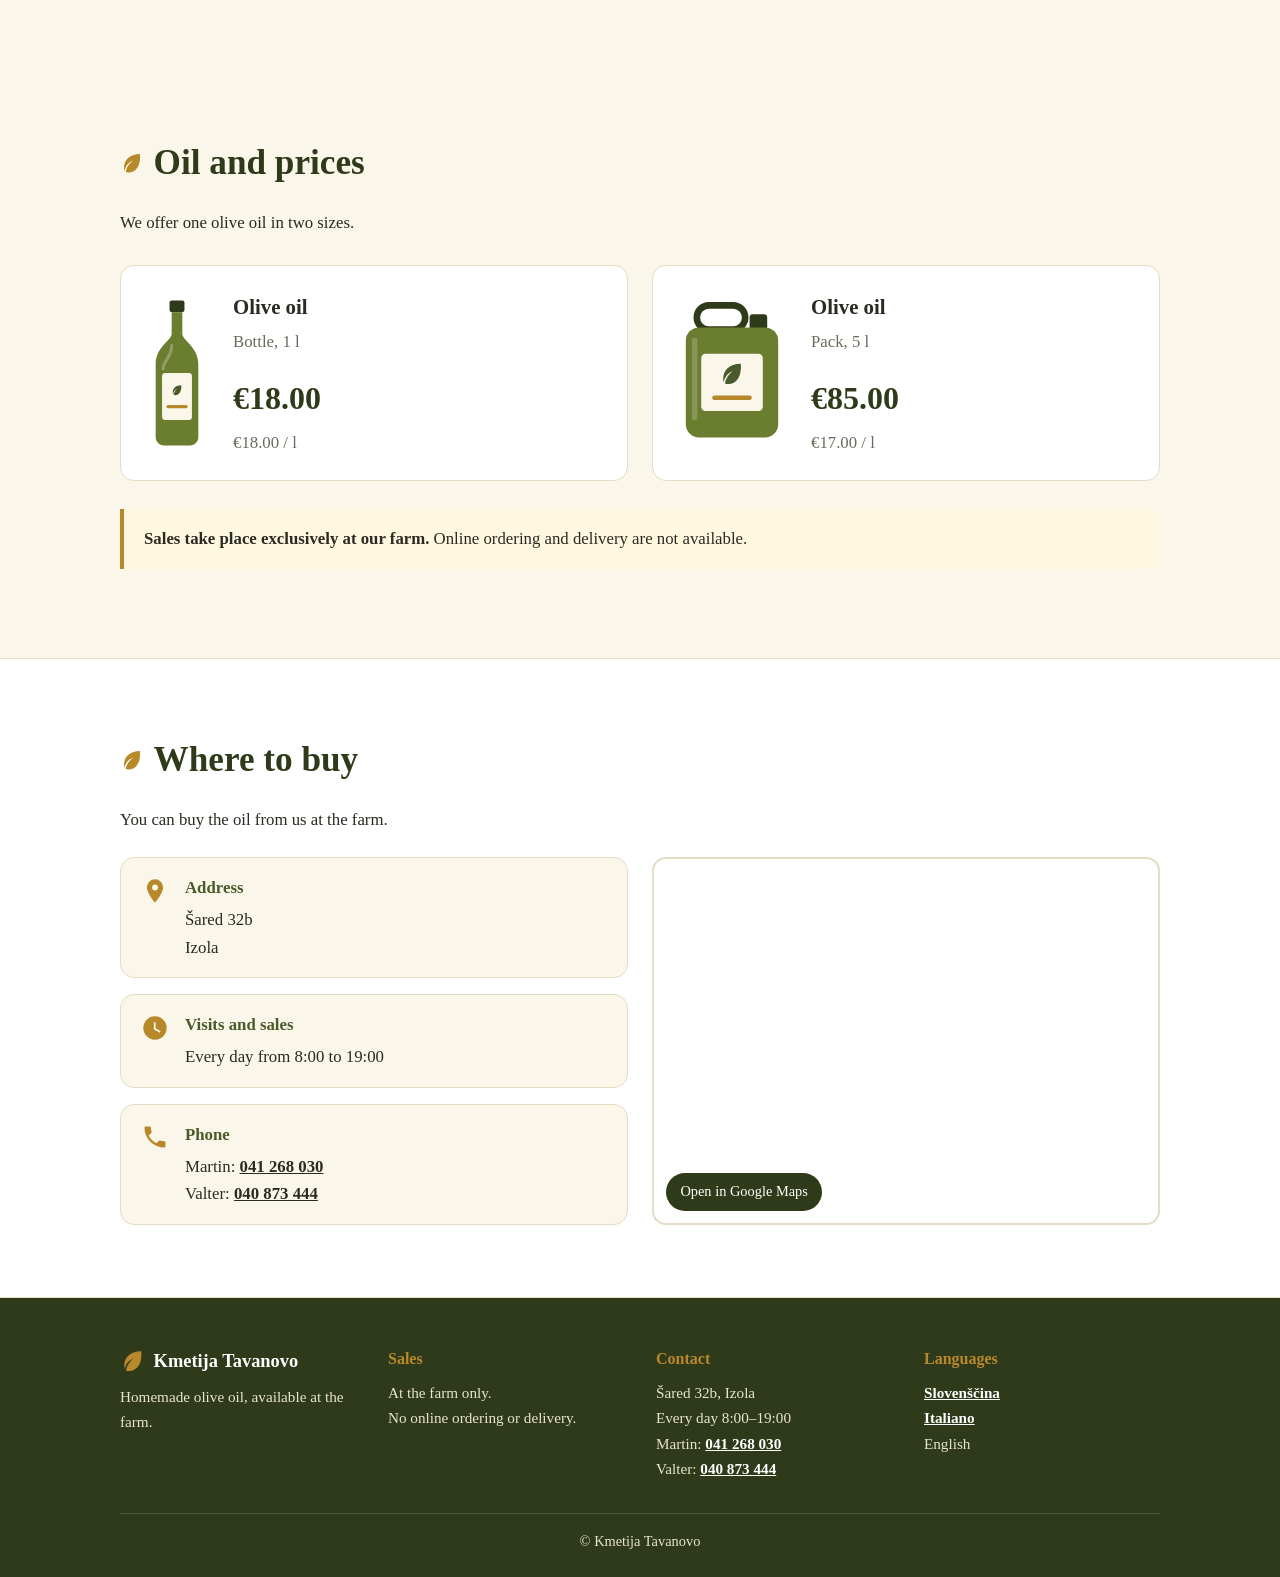
==== commit 535c95b5: "Replace language pills with a flag dropdown menu in the header" ====
--- a/en/index.html
+++ b/en/index.html
@@ -44,6 +44,9 @@
     <symbol id="phone" viewBox="0 0 24 24">
       <path fill="currentColor" d="M6.6 10.8a15 15 0 0 0 6.6 6.6l2.2-2.2a1 1 0 0 1 1-.25 11 11 0 0 0 3.6.6 1 1 0 0 1 1 1V20a1 1 0 0 1-1 1A17 17 0 0 1 3 4a1 1 0 0 1 1-1h3.5a1 1 0 0 1 1 1c0 1.25.2 2.45.6 3.6a1 1 0 0 1-.25 1z"/>
     </symbol>
+    <symbol id="flag-sl" viewBox="0 0 30 20"><rect width="30" height="20" fill="#fff"/><rect y="6.67" width="30" height="6.67" fill="#0057b8"/><rect y="13.33" width="30" height="6.67" fill="#ed1c24"/><path d="M5 2.2h7v5.2c0 2.2-3.5 3.4-3.5 3.4S5 9.6 5 7.4z" fill="#0057b8" stroke="#fff" stroke-width=".8"/><path d="M6.3 7.8l2.2-2.6 2.2 2.6z" fill="#fff"/></symbol>
+    <symbol id="flag-it" viewBox="0 0 30 20"><rect width="10" height="20" fill="#009246"/><rect x="10" width="10" height="20" fill="#fff"/><rect x="20" width="10" height="20" fill="#ce2b37"/></symbol>
+    <symbol id="flag-en" viewBox="0 0 30 20"><rect width="30" height="20" fill="#012169"/><path d="M0 0L30 20M30 0L0 20" stroke="#fff" stroke-width="4"/><path d="M0 0L30 20M30 0L0 20" stroke="#c8102e" stroke-width="1.6"/><path d="M15 0V20M0 10H30" stroke="#fff" stroke-width="6.5"/><path d="M15 0V20M0 10H30" stroke="#c8102e" stroke-width="3.6"/></symbol>
   </defs>
 </svg>
 
@@ -59,10 +62,14 @@
       <a href="#olje">Oil and prices</a>
       <a href="#kje-kupiti">Where to buy</a>
     </nav>
-    <div class="lang" role="group" aria-label="Language">
-      <a href="../sl/" lang="sl" hreflang="sl">SL</a>
-      <a href="../it/" lang="it" hreflang="it">IT</a>
-      <a href="./" lang="en" hreflang="en" aria-current="true">EN</a>
+    <div class="lang-wrap">
+      <button class="lang-btn" id="lang-btn" type="button" aria-haspopup="true" aria-expanded="false" aria-controls="lang-list" aria-label="Language: English">
+        <svg class="flag" aria-hidden="true"><use href="#flag-en"/></svg><span>ENG</span><span class="caret" aria-hidden="true">&#9662;</span>
+      </button>
+      <ul class="lang-list" id="lang-list" hidden>
+        <li><a href="../sl/" lang="sl" hreflang="sl"><svg class="flag" aria-hidden="true"><use href="#flag-sl"/></svg><span>SLO</span><span class="lang-full">Slovenščina</span></a></li>
+        <li><a href="../it/" lang="it" hreflang="it"><svg class="flag" aria-hidden="true"><use href="#flag-it"/></svg><span>ITA</span><span class="lang-full">Italiano</span></a></li>
+      </ul>
     </div>
     </div>
   </div>
@@ -291,6 +298,24 @@
 <script>window.I18N = {expand:'Read more', collapse:'Hide', slide:'Image', play:'Resume automatic rotation', pause:'Stop automatic rotation', enlarge:'Enlarge image'};</script>
 <script>
 (function () {
+  var btn = document.getElementById('lang-btn');
+  var list = document.getElementById('lang-list');
+  if (!btn || !list) return;
+  function set(open) {
+    list.hidden = !open;
+    btn.setAttribute('aria-expanded', open ? 'true' : 'false');
+  }
+  btn.addEventListener('click', function (e) { e.stopPropagation(); set(list.hidden); });
+  document.addEventListener('click', function (e) {
+    if (!list.hidden && !list.contains(e.target)) set(false);
+  });
+  document.addEventListener('keydown', function (e) {
+    if (e.key === 'Escape' && !list.hidden) { set(false); btn.focus(); }
+  });
+})();
+</script>
+<script>
+(function () {
   var cards = document.querySelectorAll('.story article');
   cards.forEach(function (card) {
     var body = card.querySelector('.story-body');
--- a/css/style.css
+++ b/css/style.css
@@ -625,3 +625,62 @@
   color: #fff;
 }
 .site-footer a { color: #fff; }
+
+/* Language dropdown (replaces the pill switcher) */
+.lang-wrap { position: relative; }
+.lang-btn {
+  display: inline-flex;
+  align-items: center;
+  gap: .45rem;
+  padding: .3rem .6rem;
+  border: 1px solid var(--line);
+  border-radius: 8px;
+  background: var(--paper);
+  color: var(--olive-dark);
+  font: inherit;
+  font-size: .9rem;
+  font-weight: bold;
+  cursor: pointer;
+}
+.lang-btn:hover { border-color: var(--gold); }
+.lang-btn:focus-visible, .lang-list a:focus-visible { outline: 3px solid var(--gold); outline-offset: 2px; }
+.lang-btn .caret { font-size: .75rem; }
+.flag {
+  width: 1.5rem;
+  height: 1rem;
+  border-radius: 2px;
+  box-shadow: 0 0 0 1px rgba(0,0,0,.15);
+  flex: none;
+}
+.lang-list {
+  position: absolute;
+  right: 0;
+  top: calc(100% + .4rem);
+  z-index: 30;
+  min-width: 11rem;
+  margin: 0;
+  padding: .35rem;
+  list-style: none;
+  background: var(--paper);
+  border: 1px solid var(--line);
+  border-radius: 10px;
+  box-shadow: 0 8px 24px rgba(0,0,0,.14);
+}
+.lang-list[hidden] { display: none; }
+.lang-list a {
+  display: flex;
+  align-items: center;
+  gap: .6rem;
+  padding: .5rem .6rem;
+  border-radius: 8px;
+  color: var(--olive-dark);
+  text-decoration: none;
+  font-size: .95rem;
+  font-weight: bold;
+}
+.lang-list a:hover { background: var(--cream); }
+.lang-full { font-weight: normal; color: var(--muted); }
+
+@media (max-width: 699px) {
+  .lang-list { left: 0; right: auto; }
+}
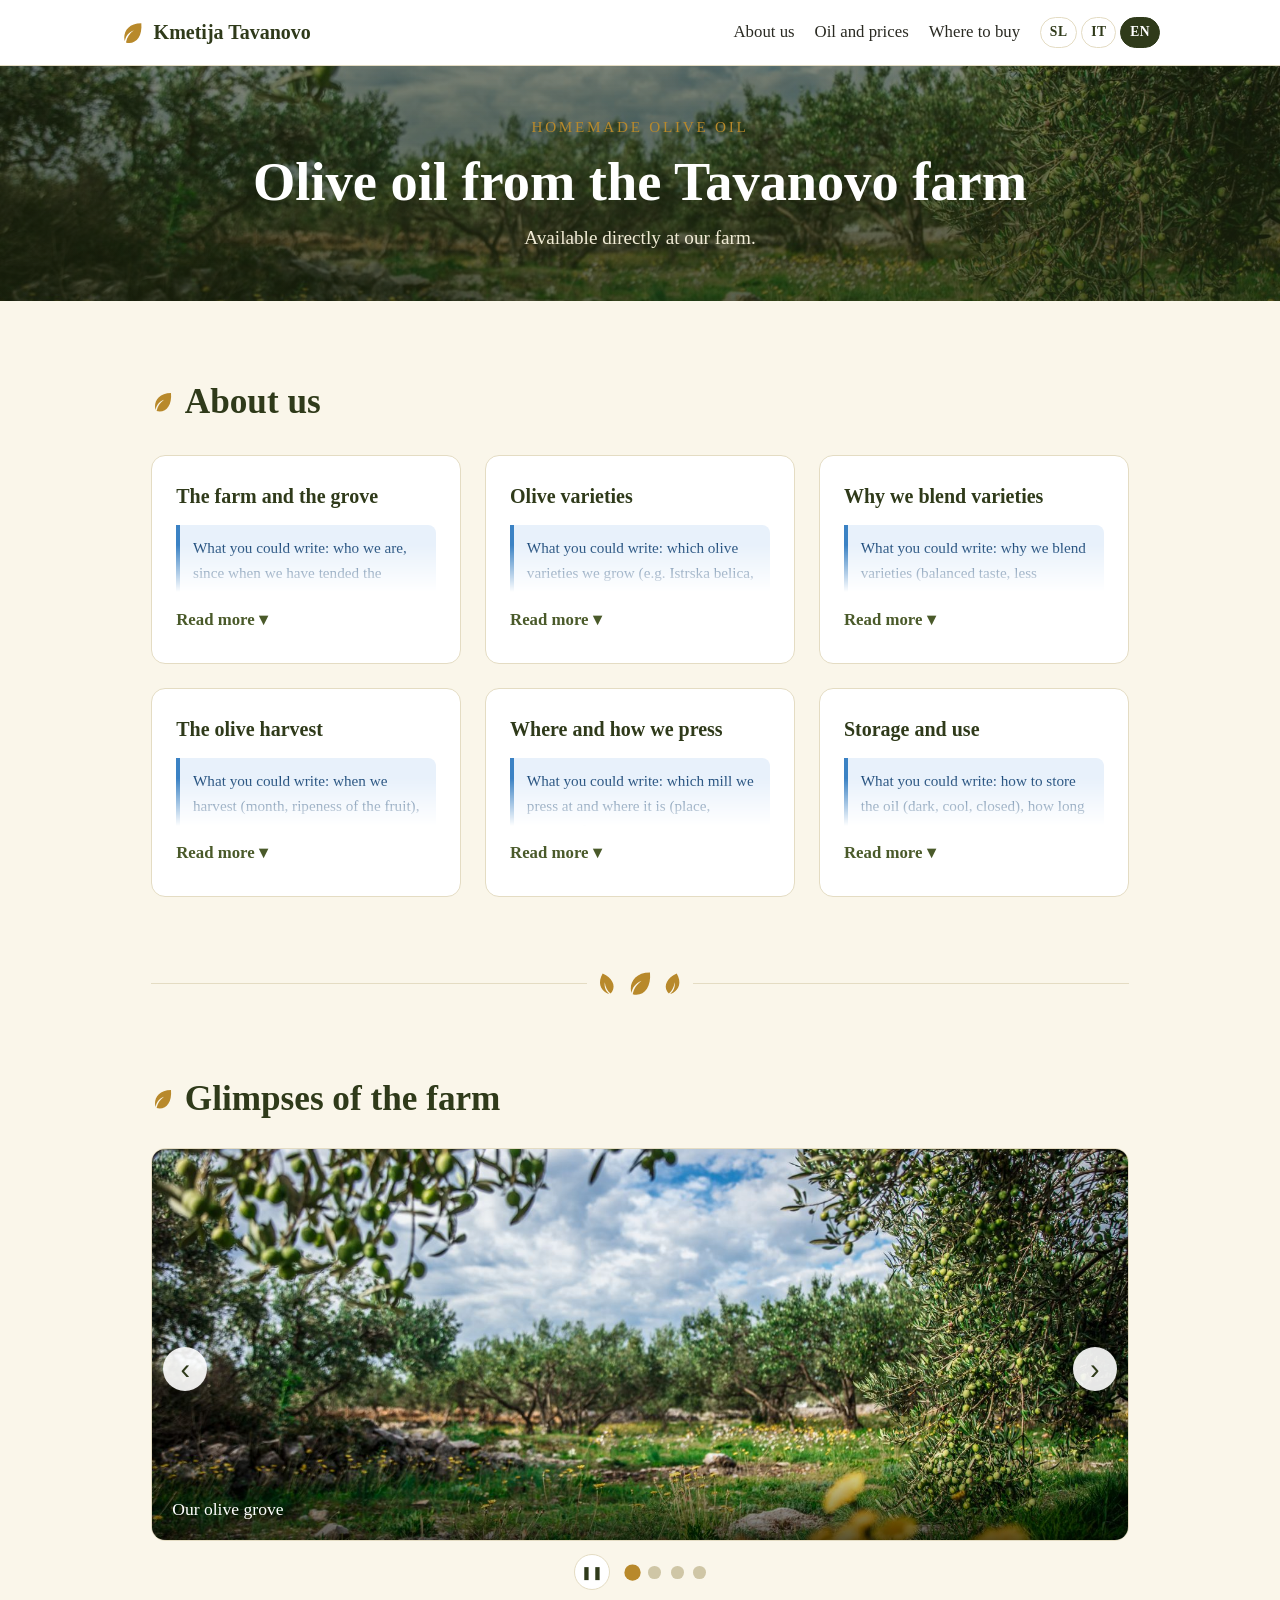
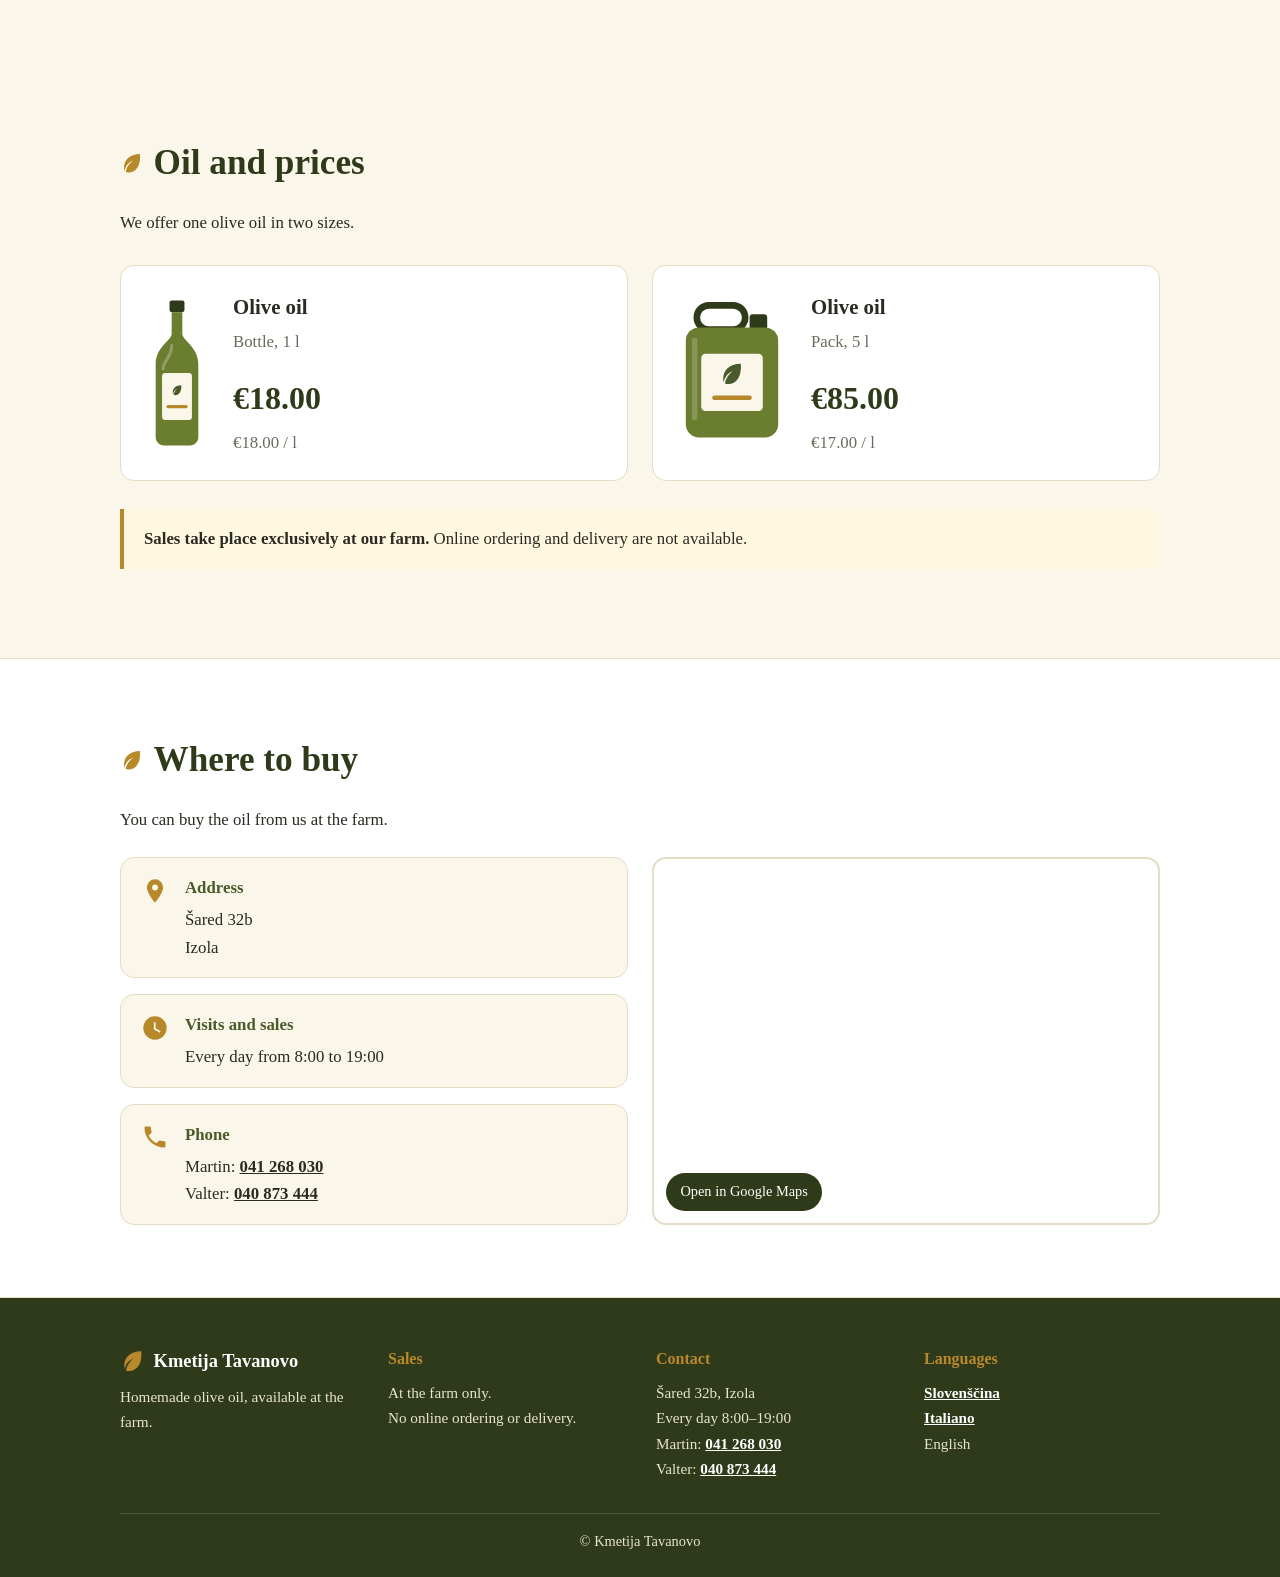
==== commit 28d637e1: "Revert "Replace language pills with a flag dropdown menu in the header" This reverts commit 535c95b5" ====
--- a/en/index.html
+++ b/en/index.html
@@ -44,9 +44,6 @@
     <symbol id="phone" viewBox="0 0 24 24">
       <path fill="currentColor" d="M6.6 10.8a15 15 0 0 0 6.6 6.6l2.2-2.2a1 1 0 0 1 1-.25 11 11 0 0 0 3.6.6 1 1 0 0 1 1 1V20a1 1 0 0 1-1 1A17 17 0 0 1 3 4a1 1 0 0 1 1-1h3.5a1 1 0 0 1 1 1c0 1.25.2 2.45.6 3.6a1 1 0 0 1-.25 1z"/>
     </symbol>
-    <symbol id="flag-sl" viewBox="0 0 30 20"><rect width="30" height="20" fill="#fff"/><rect y="6.67" width="30" height="6.67" fill="#0057b8"/><rect y="13.33" width="30" height="6.67" fill="#ed1c24"/><path d="M5 2.2h7v5.2c0 2.2-3.5 3.4-3.5 3.4S5 9.6 5 7.4z" fill="#0057b8" stroke="#fff" stroke-width=".8"/><path d="M6.3 7.8l2.2-2.6 2.2 2.6z" fill="#fff"/></symbol>
-    <symbol id="flag-it" viewBox="0 0 30 20"><rect width="10" height="20" fill="#009246"/><rect x="10" width="10" height="20" fill="#fff"/><rect x="20" width="10" height="20" fill="#ce2b37"/></symbol>
-    <symbol id="flag-en" viewBox="0 0 30 20"><rect width="30" height="20" fill="#012169"/><path d="M0 0L30 20M30 0L0 20" stroke="#fff" stroke-width="4"/><path d="M0 0L30 20M30 0L0 20" stroke="#c8102e" stroke-width="1.6"/><path d="M15 0V20M0 10H30" stroke="#fff" stroke-width="6.5"/><path d="M15 0V20M0 10H30" stroke="#c8102e" stroke-width="3.6"/></symbol>
   </defs>
 </svg>
 
@@ -62,14 +59,10 @@
       <a href="#olje">Oil and prices</a>
       <a href="#kje-kupiti">Where to buy</a>
     </nav>
-    <div class="lang-wrap">
-      <button class="lang-btn" id="lang-btn" type="button" aria-haspopup="true" aria-expanded="false" aria-controls="lang-list" aria-label="Language: English">
-        <svg class="flag" aria-hidden="true"><use href="#flag-en"/></svg><span>ENG</span><span class="caret" aria-hidden="true">&#9662;</span>
-      </button>
-      <ul class="lang-list" id="lang-list" hidden>
-        <li><a href="../sl/" lang="sl" hreflang="sl"><svg class="flag" aria-hidden="true"><use href="#flag-sl"/></svg><span>SLO</span><span class="lang-full">Slovenščina</span></a></li>
-        <li><a href="../it/" lang="it" hreflang="it"><svg class="flag" aria-hidden="true"><use href="#flag-it"/></svg><span>ITA</span><span class="lang-full">Italiano</span></a></li>
-      </ul>
+    <div class="lang" role="group" aria-label="Language">
+      <a href="../sl/" lang="sl" hreflang="sl">SL</a>
+      <a href="../it/" lang="it" hreflang="it">IT</a>
+      <a href="./" lang="en" hreflang="en" aria-current="true">EN</a>
     </div>
     </div>
   </div>
@@ -298,24 +291,6 @@
 <script>window.I18N = {expand:'Read more', collapse:'Hide', slide:'Image', play:'Resume automatic rotation', pause:'Stop automatic rotation', enlarge:'Enlarge image'};</script>
 <script>
 (function () {
-  var btn = document.getElementById('lang-btn');
-  var list = document.getElementById('lang-list');
-  if (!btn || !list) return;
-  function set(open) {
-    list.hidden = !open;
-    btn.setAttribute('aria-expanded', open ? 'true' : 'false');
-  }
-  btn.addEventListener('click', function (e) { e.stopPropagation(); set(list.hidden); });
-  document.addEventListener('click', function (e) {
-    if (!list.hidden && !list.contains(e.target)) set(false);
-  });
-  document.addEventListener('keydown', function (e) {
-    if (e.key === 'Escape' && !list.hidden) { set(false); btn.focus(); }
-  });
-})();
-</script>
-<script>
-(function () {
   var cards = document.querySelectorAll('.story article');
   cards.forEach(function (card) {
     var body = card.querySelector('.story-body');
--- a/css/style.css
+++ b/css/style.css
@@ -625,62 +625,3 @@
   color: #fff;
 }
 .site-footer a { color: #fff; }
-
-/* Language dropdown (replaces the pill switcher) */
-.lang-wrap { position: relative; }
-.lang-btn {
-  display: inline-flex;
-  align-items: center;
-  gap: .45rem;
-  padding: .3rem .6rem;
-  border: 1px solid var(--line);
-  border-radius: 8px;
-  background: var(--paper);
-  color: var(--olive-dark);
-  font: inherit;
-  font-size: .9rem;
-  font-weight: bold;
-  cursor: pointer;
-}
-.lang-btn:hover { border-color: var(--gold); }
-.lang-btn:focus-visible, .lang-list a:focus-visible { outline: 3px solid var(--gold); outline-offset: 2px; }
-.lang-btn .caret { font-size: .75rem; }
-.flag {
-  width: 1.5rem;
-  height: 1rem;
-  border-radius: 2px;
-  box-shadow: 0 0 0 1px rgba(0,0,0,.15);
-  flex: none;
-}
-.lang-list {
-  position: absolute;
-  right: 0;
-  top: calc(100% + .4rem);
-  z-index: 30;
-  min-width: 11rem;
-  margin: 0;
-  padding: .35rem;
-  list-style: none;
-  background: var(--paper);
-  border: 1px solid var(--line);
-  border-radius: 10px;
-  box-shadow: 0 8px 24px rgba(0,0,0,.14);
-}
-.lang-list[hidden] { display: none; }
-.lang-list a {
-  display: flex;
-  align-items: center;
-  gap: .6rem;
-  padding: .5rem .6rem;
-  border-radius: 8px;
-  color: var(--olive-dark);
-  text-decoration: none;
-  font-size: .95rem;
-  font-weight: bold;
-}
-.lang-list a:hover { background: var(--cream); }
-.lang-full { font-weight: normal; color: var(--muted); }
-
-@media (max-width: 699px) {
-  .lang-list { left: 0; right: auto; }
-}
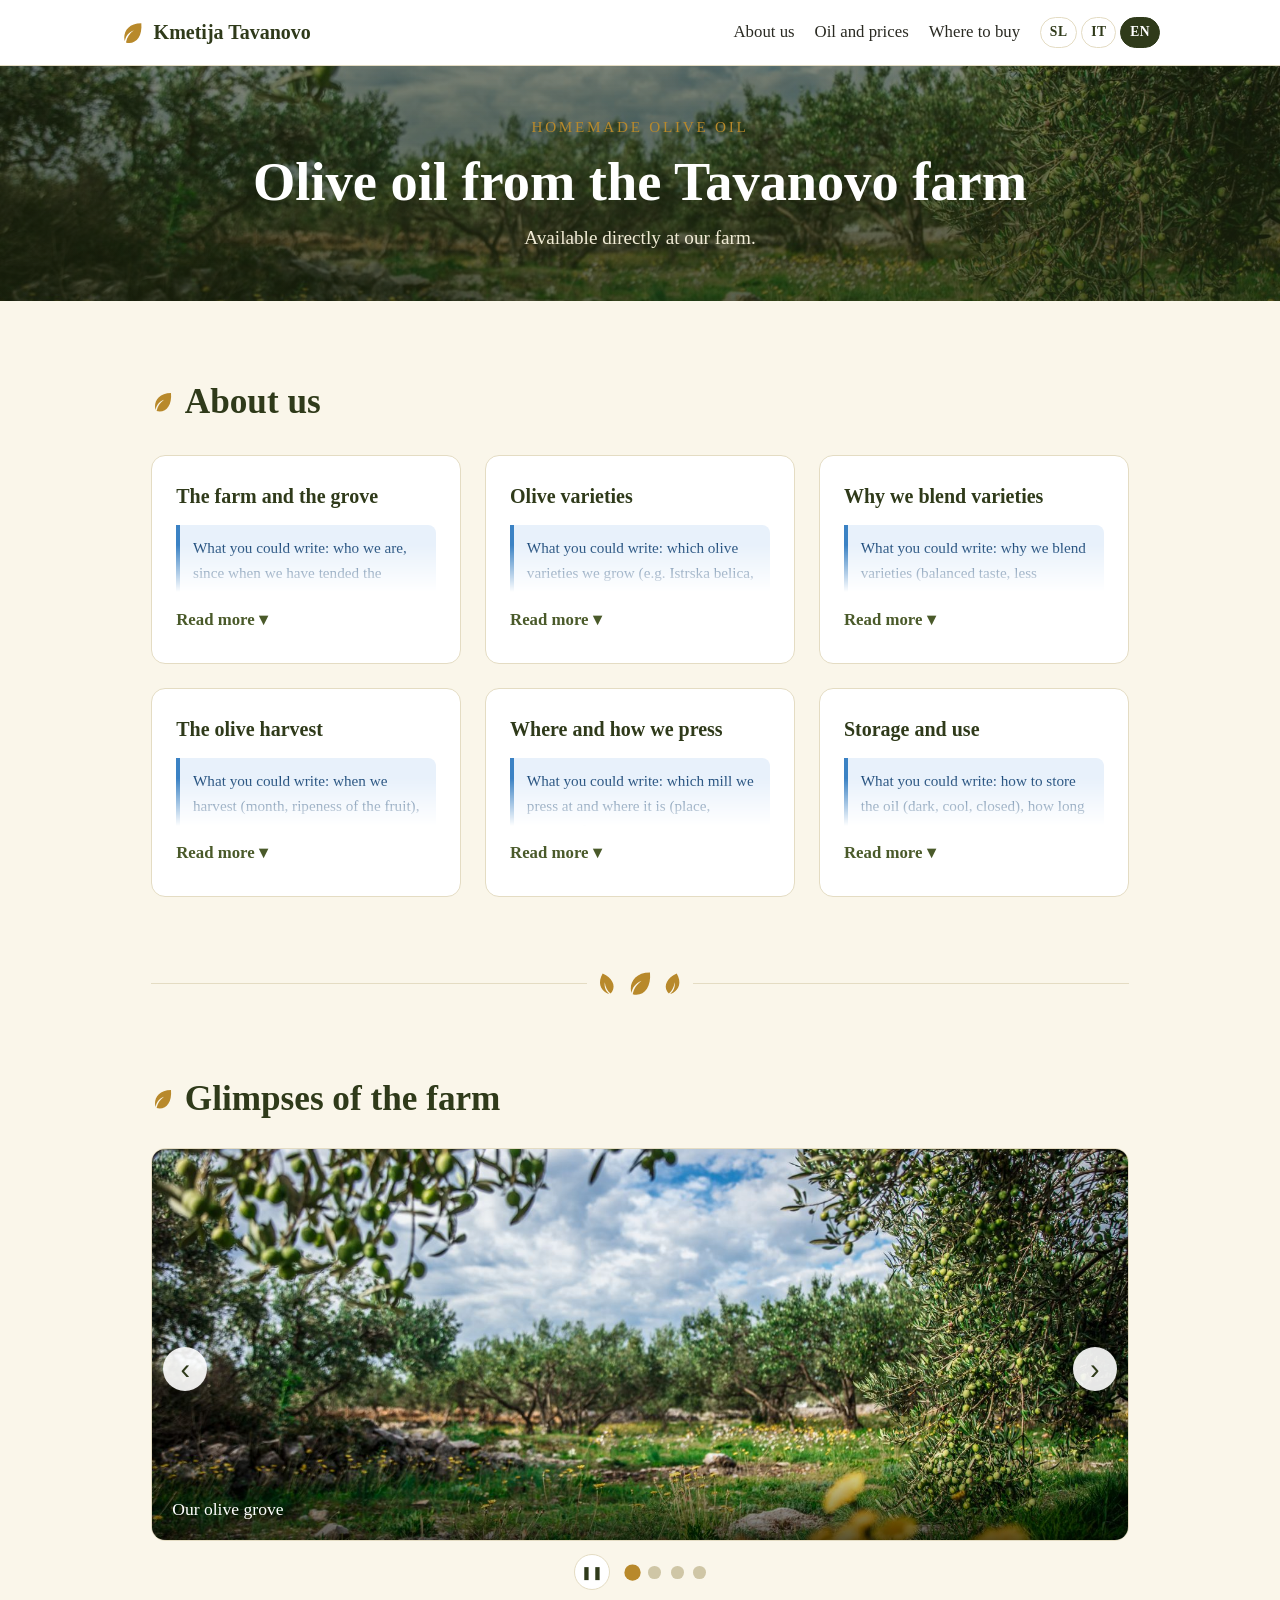
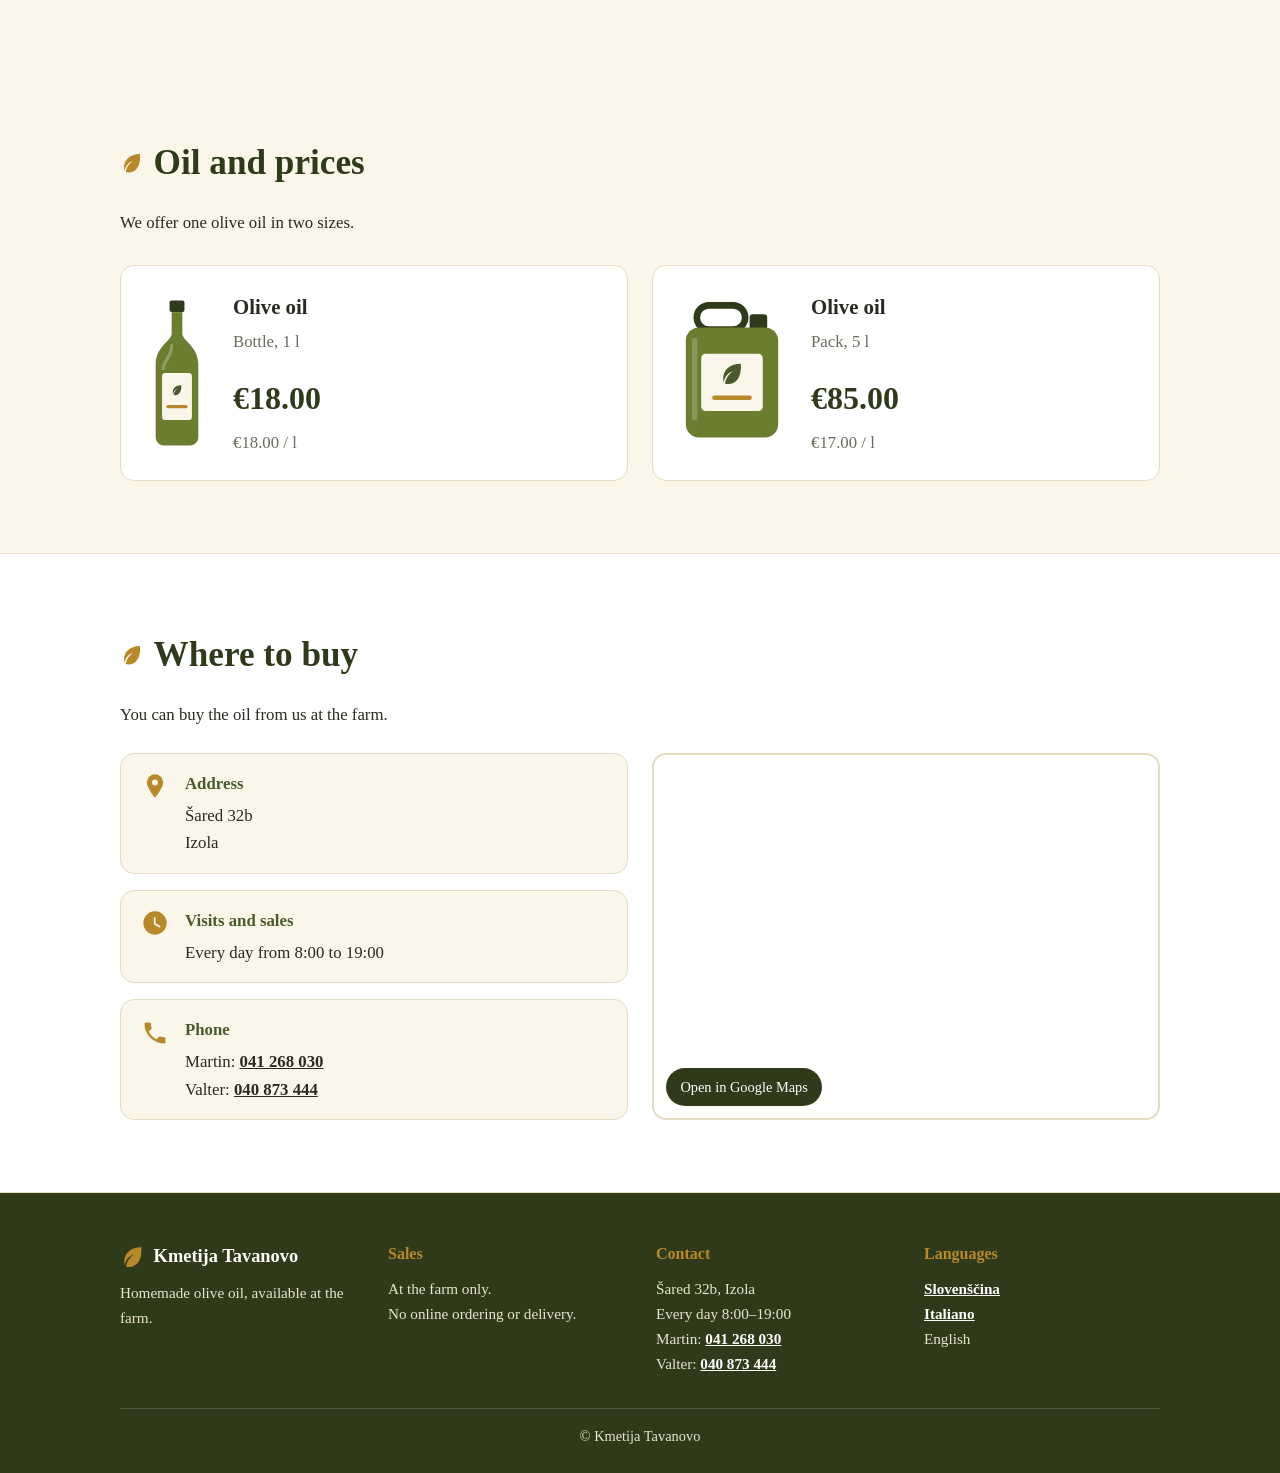
==== commit 6a9a1849: "Remove the 'sold only at the farm' notice under the prices (all languages)" ====
--- a/en/index.html
+++ b/en/index.html
@@ -212,10 +212,6 @@
         </article>
       </div>
 
-      <p class="notice">
-        <strong>Sales take place exclusively at our farm.</strong>
-        Online ordering and delivery are not available.
-      </p>
     </div>
   </section>
 
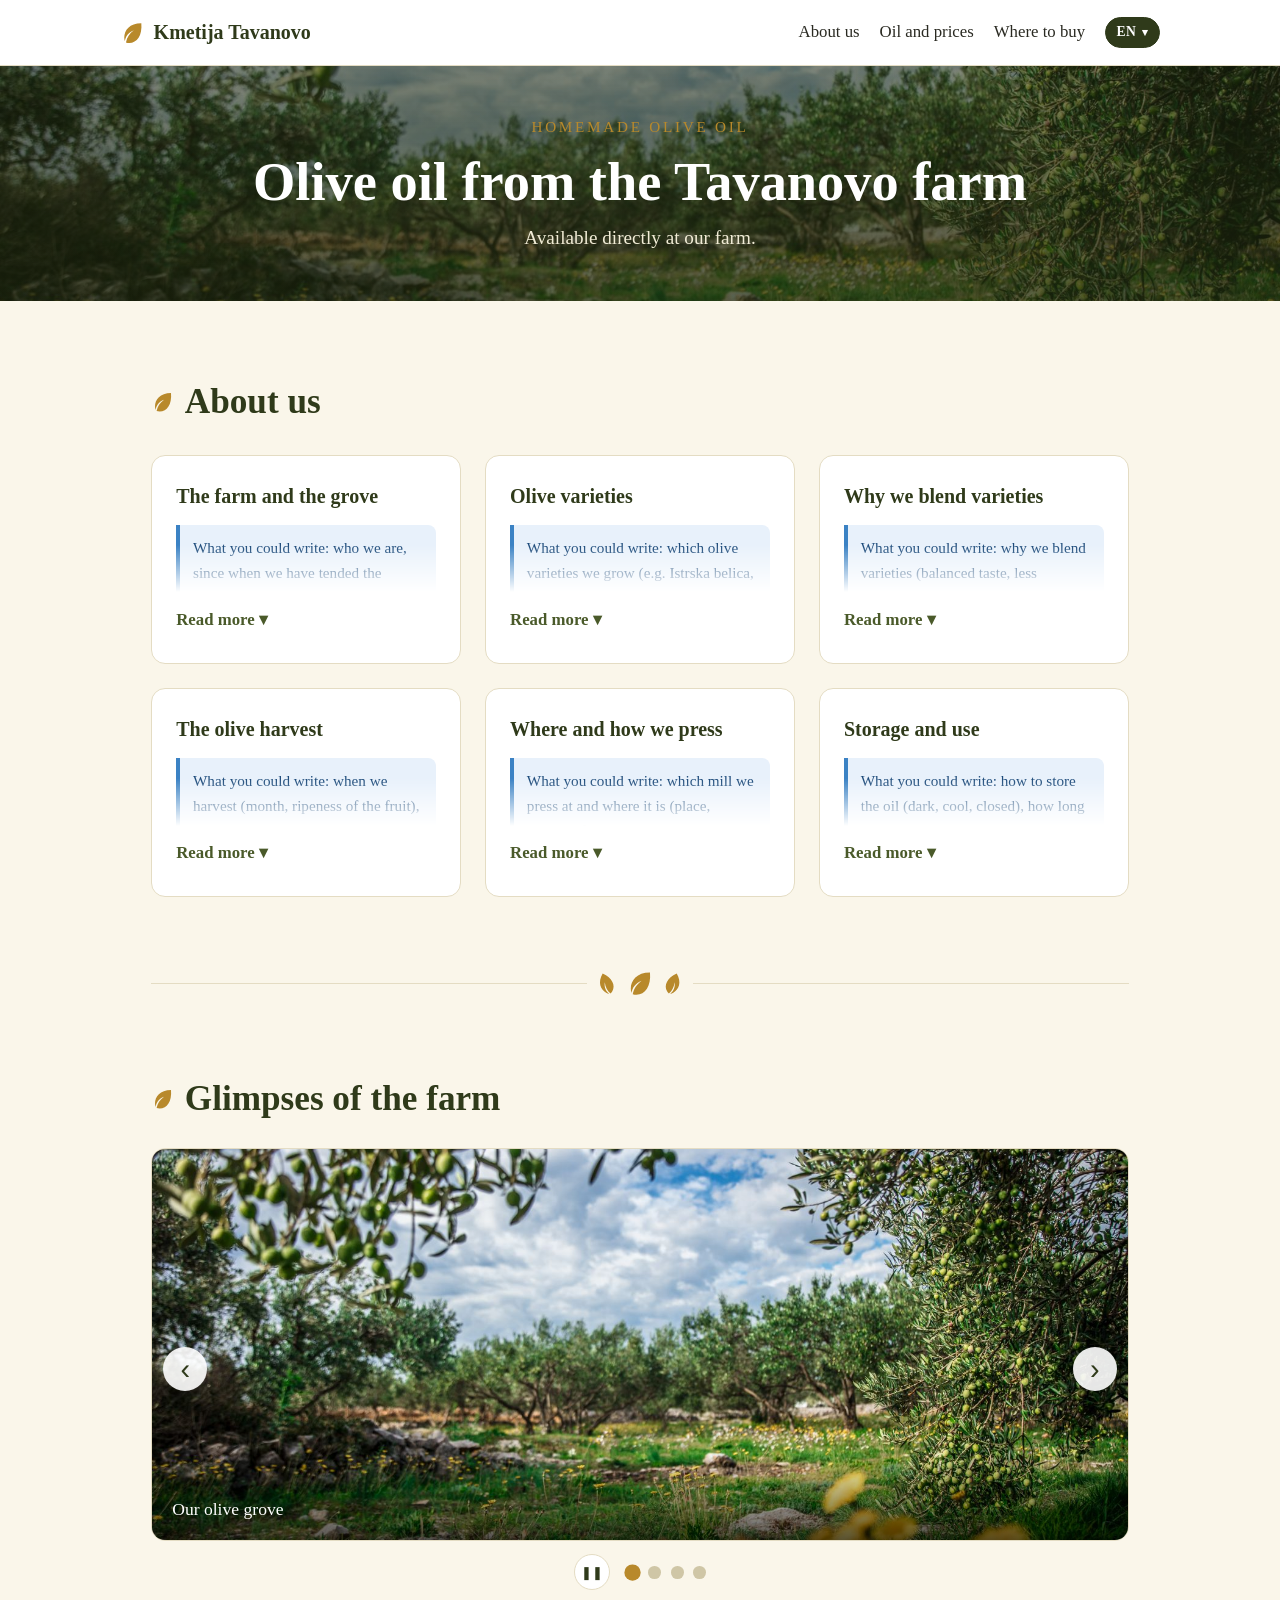
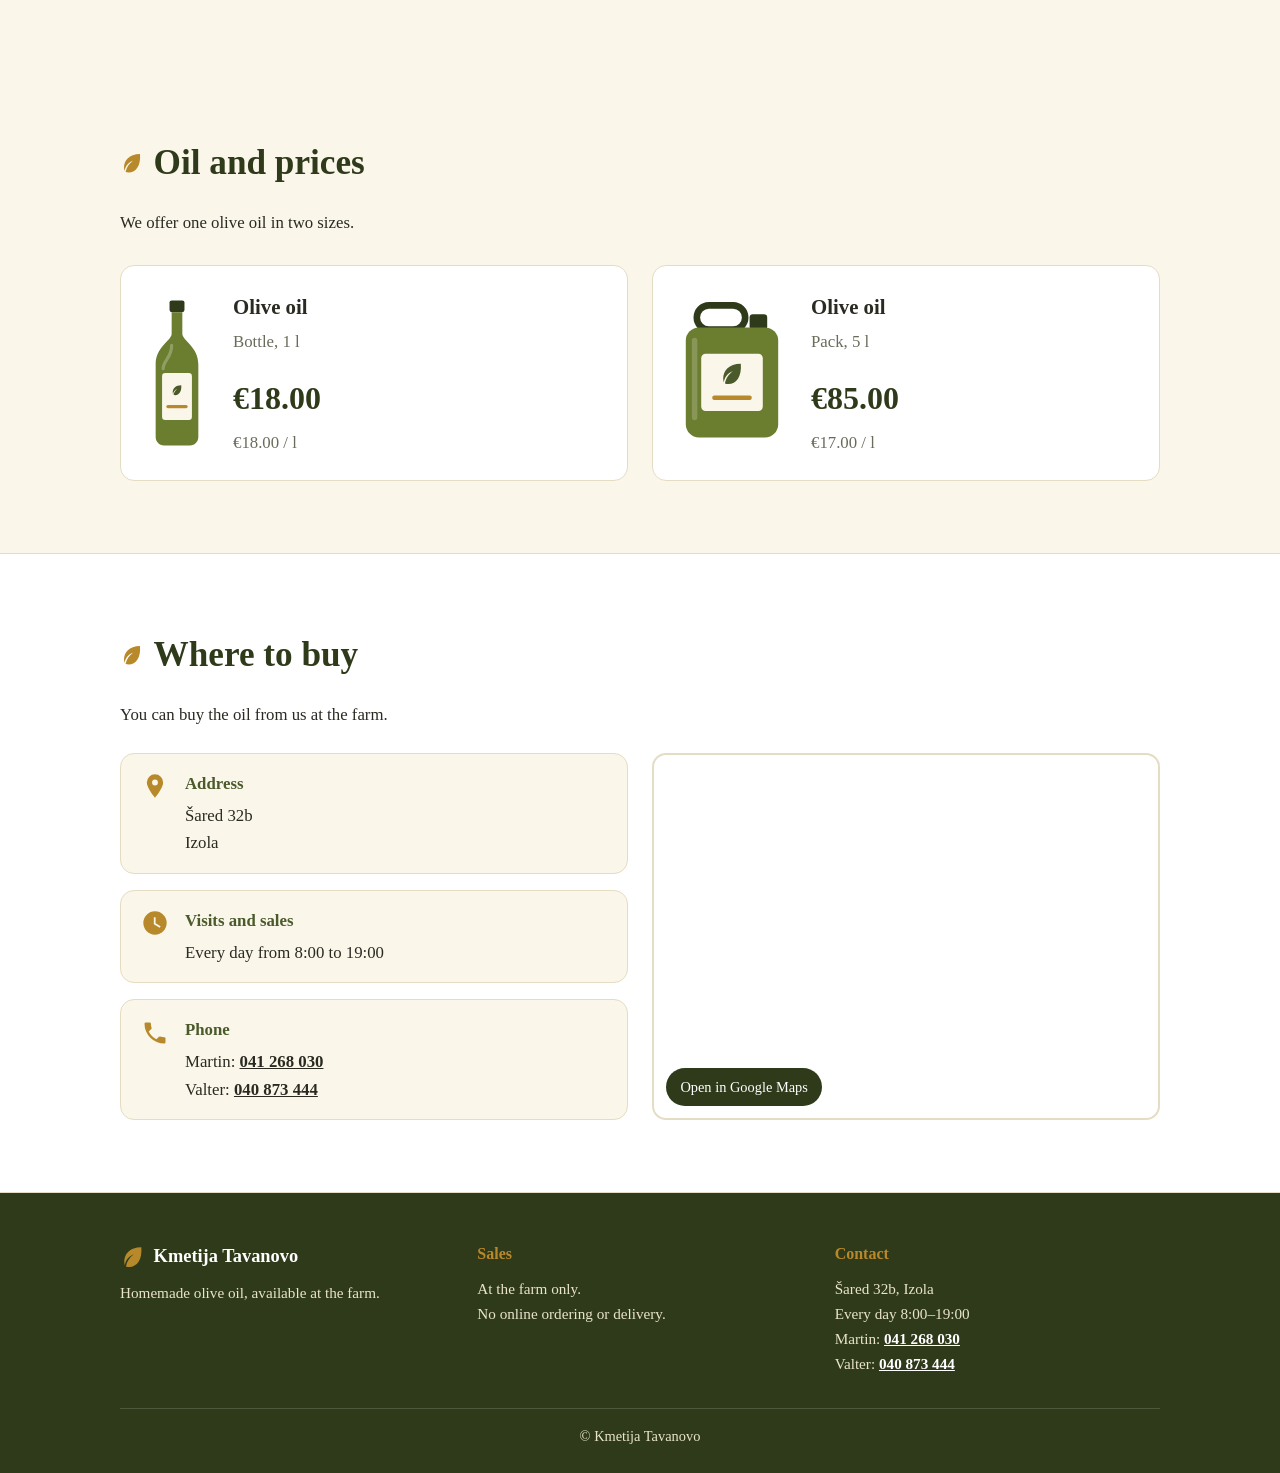
==== commit 0853455b: "Language dropdown in header (pill style); remove language column from footer" ====
--- a/en/index.html
+++ b/en/index.html
@@ -59,10 +59,13 @@
       <a href="#olje">Oil and prices</a>
       <a href="#kje-kupiti">Where to buy</a>
     </nav>
-    <div class="lang" role="group" aria-label="Language">
-      <a href="../sl/" lang="sl" hreflang="sl">SL</a>
-      <a href="../it/" lang="it" hreflang="it">IT</a>
-      <a href="./" lang="en" hreflang="en" aria-current="true">EN</a>
+    <div class="lang">
+      <button class="lang-toggle" id="lang-toggle" type="button" aria-haspopup="true" aria-expanded="false" aria-controls="lang-menu" aria-label="Language: English">EN <span class="caret" aria-hidden="true">&#9662;</span></button>
+      <ul class="lang-menu" id="lang-menu" hidden>
+        <li><a href="../sl/" lang="sl" hreflang="sl">SL<span>Slovenščina</span></a></li>
+        <li><a href="../it/" lang="it" hreflang="it">IT<span>Italiano</span></a></li>
+        <li><a href="./" lang="en" hreflang="en" aria-current="true">EN<span>English</span></a></li>
+      </ul>
     </div>
     </div>
   </div>
@@ -274,10 +277,6 @@
         <h3>Contact</h3>
         <p>Šared 32b, Izola<br>Every day 8:00–19:00<br>Martin: <a href="tel:+38641268030">041 268 030</a><br>Valter: <a href="tel:+38640873444">040 873 444</a></p>
       </div>
-      <div>
-        <h3>Languages</h3>
-        <p><a href="../sl/" lang="sl" hreflang="sl">Slovenščina</a><br><a href="../it/" lang="it" hreflang="it">Italiano</a><br><span>English</span></p>
-      </div>
     </div>
     <p class="copyright">&copy; Kmetija Tavanovo</p>
   </div>
@@ -285,6 +284,29 @@
 
 
 <script>window.I18N = {expand:'Read more', collapse:'Hide', slide:'Image', play:'Resume automatic rotation', pause:'Stop automatic rotation', enlarge:'Enlarge image'};</script>
+<script>
+(function () {
+  var toggle = document.getElementById('lang-toggle');
+  var menu = document.getElementById('lang-menu');
+  if (!toggle || !menu) return;
+
+  function set(open) {
+    menu.hidden = !open;
+    toggle.setAttribute('aria-expanded', open ? 'true' : 'false');
+  }
+
+  toggle.addEventListener('click', function (e) {
+    e.stopPropagation();
+    set(menu.hidden);
+  });
+  document.addEventListener('click', function (e) {
+    if (!menu.hidden && !menu.contains(e.target)) set(false);
+  });
+  document.addEventListener('keydown', function (e) {
+    if (e.key === 'Escape' && !menu.hidden) { set(false); toggle.focus(); }
+  });
+})();
+</script>
 <script>
 (function () {
   var cards = document.querySelectorAll('.story article');
--- a/css/style.css
+++ b/css/style.css
@@ -625,3 +625,65 @@
   color: #fff;
 }
 .site-footer a { color: #fff; }
+
+/* Language dropdown: same pill look as before */
+.lang { position: relative; }
+.lang-toggle {
+  display: inline-flex;
+  align-items: center;
+  gap: .35rem;
+  padding: .2rem .65rem;
+  border: 1px solid var(--olive-dark);
+  border-radius: 999px;
+  background: var(--olive-dark);
+  color: #fff;
+  font: inherit;
+  font-size: .85rem;
+  font-weight: bold;
+  letter-spacing: .04em;
+  cursor: pointer;
+}
+.lang-toggle:hover { background: var(--olive); border-color: var(--olive); }
+.lang-toggle:focus-visible, .lang-menu a:focus-visible { outline: 3px solid var(--gold); outline-offset: 2px; }
+.lang-toggle .caret { font-size: .7rem; }
+.lang-menu {
+  position: absolute;
+  right: 0;
+  top: calc(100% + .4rem);
+  z-index: 30;
+  display: grid;
+  gap: .3rem;
+  min-width: 9.5rem;
+  margin: 0;
+  padding: .4rem;
+  list-style: none;
+  background: var(--paper);
+  border: 1px solid var(--line);
+  border-radius: 14px;
+  box-shadow: 0 8px 24px rgba(0,0,0,.14);
+}
+.lang-menu[hidden] { display: none; }
+.lang-menu a {
+  display: flex;
+  align-items: baseline;
+  gap: .6rem;
+  padding: .3rem .7rem;
+  border: 1px solid var(--line);
+  border-radius: 999px;
+  font-size: .85rem;
+  font-weight: bold;
+  letter-spacing: .04em;
+  text-decoration: none;
+  color: var(--olive-dark);
+}
+.lang-menu a span { font-weight: normal; letter-spacing: 0; color: var(--muted); }
+.lang-menu a:hover { border-color: var(--gold); }
+.lang-menu a[aria-current="true"] {
+  background: var(--olive-dark);
+  border-color: var(--olive-dark);
+  color: #fff;
+}
+.lang-menu a[aria-current="true"] span { color: #e9e4cc; }
+@media (max-width: 699px) {
+  .lang-menu { left: 0; right: auto; }
+}
